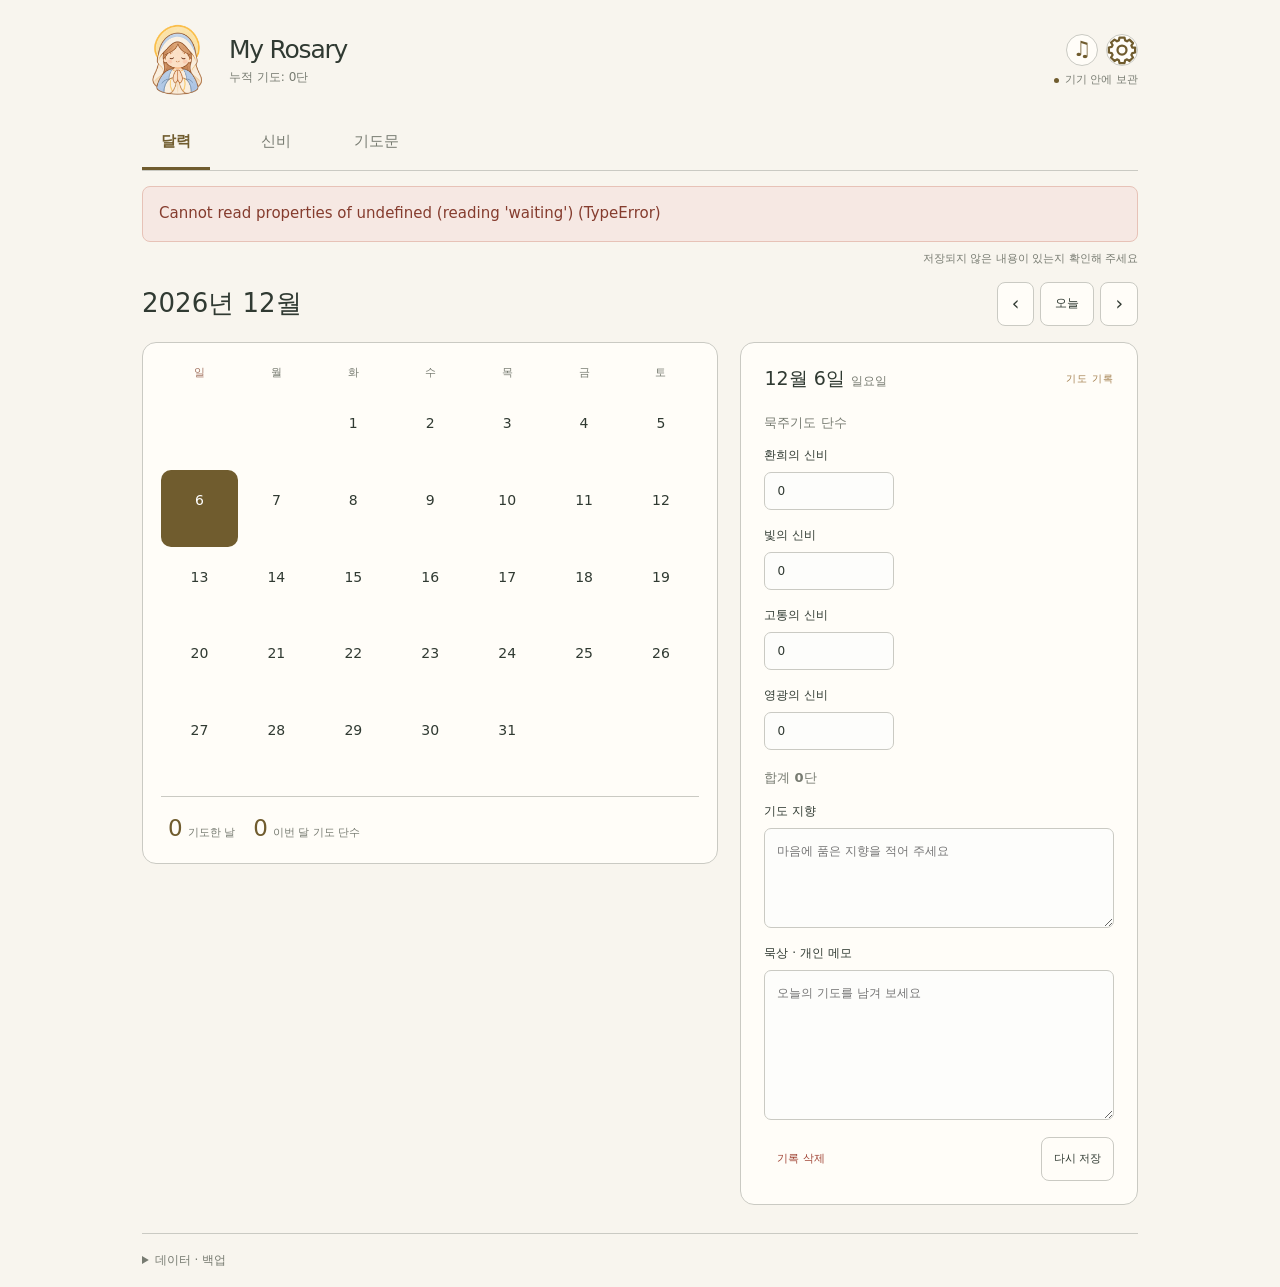
==== index.html @ 10b6ede1 "Add files via upload" ====
<!doctype html>
<html lang="ko">
<head>
<meta charset="utf-8"><meta name="viewport" content="width=device-width, initial-scale=1, viewport-fit=cover">
<meta name="description" content="성화와 말씀, 기도문을 담는 나만의 묵주기도 기록장"><title>My Rosary</title>
<link rel="manifest" href="./manifest.webmanifest"><link rel="icon" href="./icons/icon-192.png"><link rel="apple-touch-icon" href="./icons/icon-192.png"><link rel="stylesheet" href="./styles.css">
</head>
<body>
<div class="shell">
<header class="masthead"><a class="brand" href="./" aria-label="My Rosary 첫 화면"><span class="cross" aria-hidden="true">✝︎</span><div class="brand-copy"><h1>My Rosary</h1><span id="lifetimePrayerTotal" class="lifetime-prayer-total" aria-live="polite">누적 기도: 0단</span></div></a><div class="header-controls"><div class="header-buttons"><button id="openMusic" class="music-trigger" type="button" aria-label="기도 음악 열기" title="기도 음악">♫</button><button id="openSettings" class="help-trigger settings-trigger" type="button" aria-label="설정 열기" title="설정"><svg viewBox="0 0 24 24" width="30" height="30" fill="none" stroke="currentColor" stroke-width="1.8" stroke-linecap="round" stroke-linejoin="round" aria-hidden="true"><path d="M10 2h4l.5 2.3 1.5.7 2-1.3 2.8 2.8-1.3 2 0.7 1.5L22.5 10v4l-2.3.5-.7 1.5 1.3 2-2.8 2.8-2-1.3-1.5.7L14 22.5h-4l-.5-2.3-1.5-.7-2 1.3-2.8-2.8 1.3-2-.7-1.5L1.5 14v-4l2.3-.5.7-1.5-1.3-2L6 3.7l2 1.3 1.5-.7L10 2Z"/><circle cx="12" cy="12" r="3.6"/></svg></button></div><span id="connection" class="connection">기기 안에 보관</span></div></header>
<nav class="tabs" aria-label="주 메뉴"><button data-tab="calendar" aria-current="page">달력</button><button data-tab="mysteries">신비</button><button data-tab="prayers">기도문</button></nav>
<div id="error" class="notice error" role="alert" hidden></div>
<div id="update" class="notice" hidden>새 버전이 준비되었습니다. <button id="applyUpdate">업데이트 적용</button></div>
<div id="status" class="status" role="status" aria-live="polite">저장소를 여는 중…</div>
<main id="main" aria-busy="true"></main>
<section id="appearancePage" class="appearance-page" aria-labelledby="appearanceTitle" hidden><div class="section-heading"><div><h2 id="appearanceTitle">설정</h2></div></div><div class="panel appearance-panel">
<div class="appearance-fields"><h3 class="settings-section-title">꾸미기</h3>
<label class="field">앱 이름<input id="appearanceName" type="text" maxlength="35" placeholder="My Rosary"></label>
<div class="field"><strong>로고</strong><div class="logo-options"><button type="button" id="chooseLogo">내 이미지 선택</button><button type="button" id="defaultLogo">기본 로고</button></div><input id="logoUpload" type="file" accept="image/png,image/jpeg,image/webp" hidden><p class="muted">이미지를 선택하면 정사각형으로 위치와 크기를 조절할 수 있습니다.</p></div>
<div class="field"><strong>로고 모양</strong><div class="logo-shape-options" role="group" aria-label="로고 모양 선택"><button type="button" id="logoShapeSquare" aria-pressed="true">네모</button><button type="button" id="logoShapeCircle" aria-pressed="false">원형</button></div><p class="muted">원본 이미지는 그대로 두고 화면에 보이는 모양만 변경합니다.</p></div>
<div id="logoCropPanel" hidden><div class="actions crop-mode-actions"><button type="button" id="toggleCropMove" aria-pressed="false">위치 조절 시작</button><span class="muted" id="cropMoveHint">스크롤하려면 화면을 위아래로 밀어주세요.</span></div><div class="crop-viewport"><canvas id="logoCropCanvas" width="300" height="300" aria-label="로고 자르기 미리보기"></canvas></div><label class="field">확대·축소 <input id="logoZoom" type="range" min="1" max="3" value="1" step="0.01"></label><p class="muted">위치 조절을 켠 상태에서만 이미지를 움직일 수 있습니다.</p><div class="actions"><button type="button" id="saveCroppedLogo" class="primary">로고 저장</button><button type="button" id="cancelCrop">취소</button></div></div>
<div class="field"><strong>배경색</strong><div id="appearanceColors" class="appearance-colors"></div><label class="custom-color">직접 색상 선택 <input type="color" id="appearanceColorPicker" value="#f8f5ee"></label></div>
<label class="field">글씨체<select id="appearanceFont"><option value="default">기본 글씨체</option><option value="sans">고딕체</option><option value="serif">명조체</option><option value="round">둥근 글씨체</option><option value="nanumGothic">나눔고딕</option><option value="nanumMyeongjo">나눔명조</option><option value="batang">바탕체</option><option value="gulim">굴림체</option><option value="mono">고정폭 글씨체</option></select></label>
<hr class="settings-divider"><h3 class="settings-section-title">기능 설정</h3><div class="rosary-auto-record-setting"><label class="rosary-alert-choice"><input id="rosaryAutoRecord" type="checkbox" checked> <strong>가상 묵주 자동 기록</strong></label><p class="muted">5단 마지막 묵주알을 앞으로 넘기면 해당 신비 5단이 달력에 자동으로 기록됩니다.</p></div><div class="rosary-alert-settings" aria-label="가상묵주 알림 설정">
<strong>가상묵주 알림</strong>
<p class="muted">구슬을 옮길 때 짧게 진동하고 영광송(구원송) 알에서는 길게 진동합니다. 효과음은 영광송(구원송) 알에서만 재생됩니다.</p>
<label class="rosary-alert-choice"><input id="rosarySound" type="checkbox"> 효과음 알림</label>
<div id="rosarySoundOptions" hidden><label class="field">효과음 종류<select id="rosarySoundType"><option value="water">물방울 소리</option><option value="bell">맑은 종소리</option></select></label><p class="muted">소리는 기기 음량과 브라우저 설정에 따라 달라질 수 있습니다.</p></div>
</div>
<p id="appearanceMessage" class="muted" role="status"></p><div class="dialog-actions"><button id="resetAppearance" type="button">기본 디자인으로</button></div></div><hr class="settings-divider"><div class="settings-links"><button type="button" id="settingsHelp">도움말 <span aria-hidden="true">›</span></button><button type="button" id="settingsInfo">앱 정보 <span aria-hidden="true">›</span></button><button type="button" id="settingsCredits">저작권 및 라이선스 <span aria-hidden="true">›</span></button></div></div></section>
<footer><details id="dataTools"><summary>데이터 · 백업</summary><div class="tools"><p>사진과 기록은 이 기기에 저장됩니다. 기기를 바꾸기 전에는 백업 파일을 보관해 주세요.</p><div class="actions"><button id="export">백업 내보내기</button><button id="import">백업 복원</button><button id="persist">저장 보호 요청</button><button id="checkUpdate">업데이트 확인</button><button id="install" hidden>앱 설치</button></div><p id="lastBackup" class="muted"></p><p id="storageInfo" class="muted"></p><span class="version">개인 기도서 · 1.0.5 (시작기도 분리)</span></div></details></footer>
</div>
<dialog id="appInfoDialog" class="help-dialog" aria-labelledby="appInfoTitle"><div class="help-head"><h2 id="appInfoTitle">앱 정보</h2><button type="button" id="closeAppInfo" class="quiet">닫기</button></div><div class="help-body"><p><strong>My Rosary</strong></p><p>묵주기도 기록과 말씀·성화 묵상을 위한 개인 기도서입니다.</p><p>기도 기록과 개인 설정은 현재 기기에 보관되며, 다른 기기와 자동 동기화되지 않습니다.</p><p>앱 버전: 1.0.5</p></div></dialog>
<dialog id="rosaryCompleteDialog" aria-labelledby="rosaryCompleteTitle"><h2 id="rosaryCompleteTitle">신비 5단을 완료하셨습니다.</h2><div class="rosary-complete-actions"><button type="button" data-complete-choice="calendar">닫기</button><button type="button" data-complete-choice="select">신비 선택</button><button type="button" data-complete-choice="next" class="primary">다음 신비</button></div></dialog>
<dialog id="musicDialog" class="music-dialog" aria-labelledby="musicTitle">
 <div class="help-head"><h2 id="musicTitle">기도 음악</h2><button type="button" id="closeMusic" class="quiet">닫기</button></div>
 <div class="music-body">
  <p class="muted">내 기기의 음악을 등록해 기도하면서 들을 수 있습니다. 음악은 이 기기에만 보관되며 기도 기록 백업에는 포함되지 않습니다.</p>
  <div class="music-now"><strong id="musicNow">재생할 음악을 선택해 주세요</strong><div class="music-progress"><span id="musicCurrent">0:00</span><input id="musicSeek" type="range" min="0" max="100" value="0" aria-label="재생 위치"><span id="musicDuration">0:00</span></div>
  <div class="music-controls"><button id="musicPrev" type="button" aria-label="이전 곡">◀◀</button><button id="musicPlay" type="button" aria-label="재생">▶</button><button id="musicNext" type="button" aria-label="다음 곡">▶▶</button></div>
  <div class="music-options"><label>반복 <select id="musicRepeat"><option value="all">전체 반복</option><option value="one">한 곡 반복</option><option value="none">반복 없음</option></select></label><label><input type="checkbox" id="musicShuffle"> 셔플</label><label>음량 <input type="range" id="musicVolume" min="0" max="100" value="80"></label></div></div>
  <div class="music-list-head"><label>플레이리스트 <select id="musicLists"></select></label><button type="button" id="musicNewList">새 목록</button><button type="button" id="musicRenameList">이름 변경</button><button type="button" id="musicDeleteList">목록 삭제</button></div>
  <div class="music-list-head"><button type="button" id="musicAdd">음악 파일 추가</button><span class="muted">MP3 · M4A · OGG 등 브라우저 지원 형식</span></div>
  <div id="musicTracks" class="music-tracks"></div><p id="musicMessage" class="muted" role="status"></p>
 </div>
</dialog>
<input id="musicFiles" type="file" accept="audio/*,.mp3,.m4a,.ogg,.wav" multiple hidden>
<audio id="musicAudio" preload="metadata"></audio>
<dialog id="creditsDialog" class="help-dialog" aria-labelledby="creditsTitle">
 <div class="help-head"><h2 id="creditsTitle">음악 저작권 및 출처</h2><button type="button" id="closeCredits" class="quiet">닫기</button></div>
 <div class="help-body credits-body"><p><strong>Ave Maria – Bach/Gounod</strong></p>
 <p>작곡: 요한 제바스티안 바흐 / 샤를 구노</p>
 <p>연주: John Michel (첼로)</p>
 <p>출처: <a href="https://commons.wikimedia.org/wiki/File:JOHN_MICHEL_CELLO-BACH_AVE_MARIA.ogg" target="_blank" rel="noopener noreferrer">https://commons.wikimedia.org/wiki/File:JOHN_MICHEL_CELLO-BACH_AVE_MARIA.ogg</a></p>
 <p>라이선스: CC BY-SA 3.0</p>
 <p>라이선스 전문: <a href="https://creativecommons.org/licenses/by-sa/3.0/" target="_blank" rel="noopener noreferrer">https://creativecommons.org/licenses/by-sa/3.0/</a></p>
 <p>변경 사항: 없음</p></div>
</dialog>
<dialog id="helpDialog" class="help-dialog" aria-labelledby="helpTitle">
  <div class="help-head"><h2 id="helpTitle">My Rosary 사용설명서</h2><button type="button" id="closeHelp" class="quiet" aria-label="사용법 안내 닫기">닫기</button></div>
  <div class="help-body">
<p class="help-intro">묵주기도 기록부터 말씀·성화 묵상, 음악과 개인 설정까지 필요한 기능을 안내합니다. 회원가입 없이 사용할 수 있으며 기록은 현재 기기에 보관됩니다.</p>
<section class="help-section"><h3>01. 달력 — 기도 기록하기</h3><p>기도한 날짜를 선택하고 환희·빛·고통·영광의 신비별로 바친 단수를 입력해 저장합니다. 기도 지향과 개인 메모도 남길 수 있습니다. 날짜별 기록을 수정하거나 삭제할 수 있으며, 달력 아래에서 이번 달 기도한 날과 총 기도 단수를 확인할 수 있습니다.</p></section>
<section class="help-section"><h3>02. 신비 — 20단 묵상하기</h3><p>네 가지 신비는 각각 5단씩, 총 20단으로 구성됩니다. 신비를 선택하면 공통 시작기도부터 볼 수 있으며, 시작기도·1~5단을 각각 선택할 수 있습니다. 모든 신비의 시작기도는 같은 성화·말씀·기도문을 사용하고, 1~5단의 자료와 별도로 저장됩니다. 화면의 이전·다음 버튼이나 성화를 좌우로 밀어 다른 단으로 이동할 수 있습니다. 말씀과 묵상 내용은 직접 추가·수정·삭제할 수 있으며, 항목을 길게 눌러 순서를 변경할 수 있습니다.</p></section>
<section class="help-section"><h3>03. 가상 묵주 — 터치와 슬라이드</h3><p>묵주를 좌우로 밀어 구슬을 이동합니다. 일반 구슬에서는 짧은 진동이 한 번, 영광송(구원송) 구슬에서는 조금 더 길고 강한 진동이 한 번 울립니다. 시작기도 페이지에는 성호경·사도신경으로 시작하는 묵주가 있으며, 마지막 영광송(구원송) 알을 앞으로 넘기면 현재 선택한 신비의 1단으로 이동합니다. 1단에는 일반 묵주만 표시되고, 5단 마지막에는 (성모찬송)성호경 십자가가 있습니다. 첫 구슬에서 오른쪽으로 밀면 이전 단으로, 마지막 구슬에서 왼쪽으로 밀면 다음 단으로 넘어갑니다. 1단에서 이전으로 이동하면 같은 신비의 시작기도로 돌아갑니다. 5단 마지막 십자가를 앞으로 넘기면 완료 선택창이 열립니다. ‘닫기’는 달력으로, ‘신비 선택’은 현재 신비의 첫 화면으로, ‘다음 신비’는 다음 신비 1단으로 이동합니다. 자동 기록을 켜 두었다면 이때 해당 신비 5단이 달력에 추가됩니다. 성화 자체를 좌우로 넘기는 동작은 자동 기록을 실행하지 않습니다. 5단을 마친 뒤 '다음 신비'를 누르면 시작기도를 건너뛰고 다음 신비 1단으로 바로 이동하며, 영광의 신비 다음에는 환희의 신비 1단으로 돌아갑니다. 진동은 지원 기기에서 기본 작동하며, 알림 효과음은 설정의 ‘기능 설정’에서 켜고 끄거나 물방울·종소리 중 선택할 수 있습니다.</p></section>
<section class="help-section"><h3>04. 성화 — 확대와 슬라이드</h3><p>성화를 터치하면 전체 화면으로 크게 볼 수 있습니다. 성화 위에서 좌우로 밀면 다음 또는 이전 단의 성화로 이동합니다. 각 신비의 시작기도와 1~5단을 탐색할 수 있습니다. 시작기도에서 1단으로, 5단에서 다음 신비 1단으로 이동할 때는 기존 기도 순서를 유지합니다. 두 손가락으로 확대·축소하고 확대된 성화를 움직일 수 있습니다. 두 번 빠르게 터치하면 확대할 수 있으며, 한 번 터치하면 상단 제목과 닫기 버튼이 숨겨지거나 다시 나타납니다. 확대 화면을 닫으면 마지막으로 보고 있던 신비와 단으로 돌아갑니다. 음악을 재생 중이었다면 성화 감상 중에도 계속 들을 수 있습니다.</p></section>
<section class="help-section"><h3>05. 기도음악 — 음악 재생과 폴더 관리</h3><p>화면 오른쪽 위 음표 버튼을 누르면 음악 재생창이 열립니다. 기본 폴더인 ‘기도음악’에는 앱에서 제공하는 Ave Maria – Bach/Gounod가 표시됩니다. 이 폴더에도 사용자가 음악을 직접 추가할 수 있습니다. 새로운 폴더를 만들면 기본 제공 음악이 자동으로 포함되지 않으며, 각 폴더에 추가한 음악만 표시됩니다. 기본 폴더는 이름 변경과 삭제가 제한됩니다. 재생·일시정지, 이전·다음 곡, 음량과 재생 위치 조절, 반복 및 무작위 재생 기능을 제공합니다. 직접 추가한 음악은 현재 기기에 저장되며 기도 기록 백업에는 포함되지 않습니다.</p></section>
<section class="help-section"><h3>06. 기도문 — 나만의 기도서</h3><p>기도문을 직접 추가·수정·삭제할 수 있고, 필요에 따라 접거나 펼쳐 볼 수 있습니다. 신비별 기도문을 추가할 때는 20단 전체 또는 특정 단에 적용할 수 있습니다. 항목을 길게 눌러 표시 순서를 변경할 수 있습니다.</p></section>
<section class="help-section"><h3>07. 설정 — 꾸미기와 기능 설정</h3><p>화면 오른쪽 위 톱니바퀴 버튼을 눌러 설정으로 이동합니다. ‘꾸미기’에서 앱 상단에 표시되는 이름과 로고, 배경색, 글꼴을 변경할 수 있습니다. ‘기능 설정’에서는 가상 묵주 자동 기록과 효과음을 관리할 수 있습니다. 자동 기록은 기본적으로 켜져 있으며 꺼도 완료 선택창은 표시됩니다. 설정 아래쪽에서 도움말, 앱 정보, 저작권 및 라이선스를 확인할 수 있습니다. 로고는 기본 이미지 또는 사용자가 선택한 이미지로 설정할 수 있으며, 네모·원형 중 표시 모양을 선택할 수 있습니다. 이미지 위치와 크기도 조절할 수 있습니다. 배경색에 따라 주요 선택 표시와 강조색이 조정됩니다. 기기나 브라우저에 따라 일부 시스템 표시색은 다르게 보일 수 있습니다.</p></section>
<section class="help-section"><h3>08. 화면 꺼짐 방지</h3><p>신비·기도문 화면과 성화 확대 화면에서는 지원되는 환경에서 화면이 켜진 상태를 유지하도록 요청합니다. 기기의 절전 설정이나 브라우저 제한에 따라 작동하지 않을 수 있습니다.</p></section>
<section class="help-section"><h3>09. 데이터 저장과 백업</h3><p>기도 기록, 성화, 기도문과 개인 설정은 현재 기기에 저장되며 다른 기기와 자동으로 동기화되지 않습니다. 기기를 변경하거나 앱을 삭제하기 전에는 ‘데이터 · 백업’에서 백업 파일을 내보내 안전하게 보관하세요. 브라우저의 사이트 데이터 삭제나 앱 저장공간 초기화는 기록을 지울 수 있습니다. 음악 파일은 기도 기록과 별도로 저장되므로 직접 추가한 음원도 따로 보관해야 합니다.</p></section>
<section class="help-section"><h3>10. 설치와 오프라인 사용</h3><p>브라우저에서 바로 사용하거나 홈 화면에 추가해 앱처럼 사용할 수 있습니다. 필요한 앱 파일이 저장된 뒤에는 주요 기능을 오프라인에서도 이용할 수 있습니다. 업데이트 후에도 이전 화면이 보인다면 앱을 완전히 종료한 뒤 다시 실행해 보세요. 브라우저와 설치된 앱은 업데이트 반영 시점이 다를 수 있습니다.</p></section>
<section class="help-section"><h3>11. 저작권 및 음원 출처</h3><p>설정의 ‘저작권 및 라이선스’를 누르면 기본 제공 음악의 작곡자, 연주자, 출처, 라이선스 및 변경 사항을 확인할 수 있습니다.</p></section>
<p class="help-ending">이 앱은 기도 횟수를 경쟁하기보다 기도를 기록하고, 말씀과 성화를 묵상하며, 자신만의 기도 생활을 이어 가도록 돕는 개인 기도서입니다.</p>
</div>
</dialog>
<dialog id="editor"><form id="editorForm"><div class="dialog-head"><h2 id="editorTitle"></h2><button type="button" id="closeEditor" class="quiet" aria-label="닫기">닫기</button></div><div id="editorBody"></div><div class="dialog-actions"><button type="button" id="cancelEditor">취소</button><button type="submit" class="primary" id="saveEditor">저장</button></div></form></dialog>
<dialog id="lightbox"><button id="closeLightbox" class="lightbox-close" aria-label="성화 닫기" title="닫기">×</button><div id="lightboxPosition" class="lightbox-position" aria-live="polite"></div><img alt="확대된 성화" id="largeArt"><div id="lightboxEmpty" class="lightbox-empty" hidden>등록된 성화가 없습니다</div><div id="artRosaries" class="art-rosaries" aria-label="성화 화면 가상 묵주"></div></dialog>
<input type="file" id="imageInput" accept="image/jpeg,image/png,image/webp" hidden><input type="file" id="backupInput" accept=".json,application/json" hidden>
<noscript>이 앱을 사용하려면 JavaScript를 켜 주세요.</noscript>
<script>
// Show startup script errors instead of leaving the app at '저장소를 여는 중…'.
(function(){
 let loaded=false;
 window.addEventListener('rosary-app-ready',()=>{loaded=true;});
 function show(message){
  if(loaded)return;
  const box=document.getElementById('error');
  if(box){box.textContent='앱 시작 오류: '+message+' · 사이트 데이터를 삭제하지 마세요.';box.hidden=false;}
 }
 window.addEventListener('error',e=>{if(e.filename||e.message)show(e.message||'스크립트 불러오기 실패');});
 window.addEventListener('unhandledrejection',e=>show(e.reason?.message||'스크립트 실행 실패'));
 setTimeout(()=>{if(!loaded&&document.getElementById('status')?.textContent==='저장소를 여는 중…')show('앱 실행이 지연되고 있습니다. 업데이트 확인 후 다시 시도해 주세요.');},12000);
})();
</script>
<script type="module" src="./settings.js"></script>
<script type="module" src="./app.js"></script>
<script type="module" src="./music.js"></script>
<script src="./credits.js" defer></script>
</body></html>
---- styles.css ----
:root{color-scheme:light;--paper:#f8f5ee;--card:#fffdf8;--ink:#303a32;--green:#715440;--accent-ink:#ffffff;--light:#e8ece4;--line:#deddd2;--muted:#777b71;--gold:#a27e4c;--red:#a04435;font-family:system-ui,-apple-system,'Noto Sans KR',sans-serif;font-size:15px}*{box-sizing:border-box}body{margin:0;background:var(--paper);color:var(--ink)}button,input,textarea,select{font:inherit}button,a,input,textarea,select{-webkit-tap-highlight-color:transparent}button{cursor:pointer;border:1px solid var(--line);border-radius:8px;background:var(--card);color:var(--ink);padding:10px 15px;min-height:44px;line-height:1.4}button:hover{background:var(--light)}button:disabled{opacity:.45;cursor:wait}button:focus-visible,a:focus-visible,summary:focus-visible,[tabindex]:focus-visible{outline:2px solid var(--gold);outline-offset:3px}button.primary{background:var(--green);color:var(--accent-ink);border-color:var(--green)}button.quiet{border-color:transparent;background:transparent}button.danger{color:var(--red)}[hidden]{display:none!important}.shell{max-width:1060px;margin:auto;padding:0 42px}.masthead{display:flex;align-items:center;justify-content:space-between;padding:35px 0 26px;gap:15px}.brand{display:flex;align-items:center;gap:15px;text-decoration:none;color:inherit}.cross{font-size:34px;color:var(--gold);font-family:Georgia,serif}.eyebrow{display:block;letter-spacing:.13em;font-size:10px;color:var(--muted);margin-bottom:5px}h1,h2,h3,.serif{font-family:'Noto Serif KR','Batang',serif}h1{font-size:25px;font-weight:500;margin:0;letter-spacing:-.05em}h2{font-size:26px;font-weight:500;margin:0}h3{font-size:20px;font-weight:500;margin:0}.connection{font-size:11px;color:var(--muted);white-space:nowrap}.connection:before{content:' ';display:inline-block;width:5px;height:5px;background:var(--green);border-radius:50%;margin-right:6px}.tabs{display:flex;border-bottom:1px solid var(--line);gap:32px}.tabs button{min-width:68px;border:0;border-radius:0;background:none;padding:15px 10px;color:var(--muted);border-bottom:3px solid transparent}.tabs button[aria-current]{border-bottom-color:var(--green);color:var(--green);font-weight:700}.status{min-height:34px;font-size:11px;color:var(--muted);padding:9px 0 5px;text-align:right}.notice{padding:14px 16px;background:var(--light);border-radius:8px;margin-top:15px;line-height:1.7;overflow-wrap:anywhere}.error{background:#f6e8e3;color:#853c2e;border:1px solid #e7c2b7}.section-heading{display:flex;justify-content:space-between;align-items:center;margin:10px 0 24px;gap:12px}.kicker{font-size:10px;letter-spacing:.18em;color:var(--gold);margin:0 0 10px}.muted{color:var(--muted);font-size:13px;line-height:1.75}.month-nav{display:flex;gap:6px}.month-nav button{font-size:19px;padding:6px 14px}.calendar-layout{display:grid;grid-template-columns:1.45fr 1fr;gap:22px;align-items:start}.panel{background:var(--card);border:1px solid var(--line);border-radius:14px;padding:23px}.calendar-panel{padding:22px 18px}.weekdays,.calendar-grid{display:grid;grid-template-columns:repeat(7,minmax(0,1fr));text-align:center}.weekdays{font-size:11px;color:var(--muted);padding-bottom:14px}.weekday-sun{color:#a37462}.date{position:relative;aspect-ratio:1/1;min-height:48px;padding:6px 2px;border:0;border-radius:10px;background:transparent;display:flex;flex-direction:column;align-items:center;justify-content:center;gap:5px;font-size:14px}.date .mark{font-size:9px;color:var(--gold);height:12px;line-height:12px}.date.selected{background:var(--green);color:white}.date.selected .mark{color:#ecd5a7}.date.today:not(.selected){box-shadow:inset 0 0 0 1px var(--gold)}.calendar-foot{display:flex;gap:18px;border-top:1px solid var(--line);margin-top:18px;padding:18px 7px 0;font-size:11px;color:var(--muted)}.calendar-foot strong{font-size:23px;color:var(--green);font-weight:500;margin-right:5px}.record-head{display:flex;align-items:center;justify-content:space-between;margin-bottom:20px}.record-head h3{font-size:19px}.tag{font-size:10px;letter-spacing:.1em;color:var(--gold)}label.field{display:block;margin-bottom:17px;font-size:12px;color:#5f685d}input:not([type=radio]),textarea,select{width:100%;border:1px solid var(--line);background:#fffefb;border-radius:7px;padding:11px 12px;color:var(--ink);outline:none}input:focus,textarea:focus,select:focus{border-color:var(--gold);box-shadow:0 0 0 2px #a27e4c17}label.field input,label.field textarea,label.field select{display:block;margin-top:8px}textarea{resize:vertical;min-height:100px;line-height:1.85}input[type=number]{max-width:130px}label.field textarea.memo{min-height:150px}.record-actions{display:flex;justify-content:space-between;gap:8px}.record-actions button{font-size:11px;padding:8px 12px}.mystery-tabs{display:grid;grid-template-columns:repeat(4,1fr);gap:8px;margin:6px 0 22px}.mystery-tabs button{font-size:13px;padding:11px 6px}.mystery-tabs button.active{background:var(--green);color:var(--accent-ink);border-color:var(--green)}.decade-nav{display:flex;align-items:center;justify-content:space-between;padding:0 0 19px;border-bottom:1px solid var(--line)}.decade-numbers{display:flex;gap:4px}.decade-numbers button{width:38px;min-height:38px;padding:4px;border:0;background:transparent}.decade-numbers button.active{background:var(--light);border-radius:50%;color:var(--green)}.decade-nav>button{font-size:12px;min-width:64px}.mystery-top{display:flex;gap:24px;justify-content:space-between;align-items:flex-start;padding:25px 0 22px}.mystery-title{padding-top:8px;flex:1;min-width:0}.mystery-title h2{font-size:28px;line-height:1.65;word-break:keep-all;letter-spacing:-.04em}.mystery-title .kicker{font-size:12px;letter-spacing:.06em}.rosaries{width:212px;flex:0 0 212px;display:flex;gap:8px;justify-content:flex-end}.rosary{width:102px;height:160px;flex:0 0 102px;padding:10px 7px;border:1px solid var(--line);border-radius:10px;background:var(--card);touch-action:none;user-select:none;-webkit-user-select:none;display:flex;flex-direction:column;align-items:stretch;overflow:hidden}.rosary-caption{font-size:10px;color:var(--muted);height:17px}.beads{height:60px;display:grid;grid-template-columns:repeat(6,1fr);align-content:center;justify-items:center;gap:13px 2px}.bead{display:block;width:7px;height:7px;border:1px solid #aeb7aa;border-radius:50%;align-self:center}.bead.big{width:11px;height:11px}.bead.cross-bead{width:11px;height:15px;border:0;border-radius:0;background:none;font-size:15px;line-height:15px;color:var(--muted)}.bead.done{background:var(--line)}.bead.current{background:var(--green);border-color:var(--green);box-shadow:0 0 0 3px var(--light)}.bead.cross-bead.current{color:var(--green);background:transparent}.prayer-name{height:38px;font-size:12px;line-height:18px;display:flex;align-items:center;justify-content:center;word-break:keep-all}.bead-count{height:14px;font-size:9px;color:var(--muted)}.book-layout{display:grid;grid-template-columns:.9fr 1.1fr;gap:25px;align-items:start}.art-card{margin:0;border:1px solid var(--line);border-radius:12px;background:var(--card);overflow:hidden}.art-display{width:100%;min-height:280px;border:0;border-radius:0;padding:0;background:transparent;display:flex;align-items:center;justify-content:center}.art-display img{display:block;width:100%;max-height:560px;object-fit:contain}.art-placeholder{padding:45px 20px;color:var(--muted);font-size:13px;line-height:2}.art-placeholder .art-cross{font-size:34px;color:#bca782;display:block;margin-bottom:14px}.art-actions{display:flex;justify-content:flex-end;gap:5px;border-top:1px solid var(--line);padding:8px}.art-actions button{font-size:11px;padding:7px 12px}.reading-column{min-width:0}.scripture{padding:22px 24px;background:var(--scripture-bg);border-left:2px solid var(--green);border-radius:0 8px 8px 0;margin-bottom:22px}.scripture .prose{font-family:'Noto Serif KR','Batang',serif;font-size:16px;line-height:2}.scripture .actions{justify-content:flex-end;margin-top:12px}.scripture button{font-size:11px;padding:4px 10px;background:transparent}.add-scripture{width:100%;margin-bottom:20px;background:transparent;border-style:dashed;color:var(--muted)}.prose{white-space:pre-wrap;overflow-wrap:anywhere;line-height:1.95;font-size:15px}.assigned-prayer{padding:21px 0;border-bottom:1px solid var(--line);position:relative;user-select:none;-webkit-user-select:none;-webkit-touch-callout:none}.assigned-prayer h3{margin-bottom:12px;font-size:18px}.assigned-prayer.dragging{background:var(--light);border:2px solid var(--gold);border-radius:9px;padding:19px 12px;box-shadow:0 6px 18px #303a3215}.assigned-prayer .prose{font-size:14px}.manage-button{width:100%;margin-top:22px;color:var(--green)}.manage-panel{background:var(--light);border-radius:10px;padding:18px;margin-top:12px}.manage-panel .actions{margin-top:15px}.manage-panel select{background:var(--card)}.scope{display:flex;flex-wrap:wrap;gap:12px;margin:14px 0;font-size:12px}.scope label{display:flex;align-items:center;gap:4px;min-height:32px}.manage-row{display:flex;align-items:center;justify-content:space-between;gap:8px;font-size:12px;margin-top:10px;border-top:1px solid var(--line);padding-top:10px}.manage-row span{overflow-wrap:anywhere;flex:1}.manage-row button{font-size:11px;min-height:40px;padding:5px 8px}.manage-row .actions{margin:0;gap:3px}.actions{display:flex;gap:8px;flex-wrap:wrap}.prayer-library{display:grid;grid-template-columns:repeat(2,minmax(0,1fr));gap:20px}.prayer-card h3{margin-bottom:16px}.prayer-card .actions{margin-top:20px;justify-content:flex-end}.prayer-card button{font-size:12px}.empty-state{text-align:center;border:1px dashed var(--line);border-radius:12px;padding:65px 20px;color:var(--muted);grid-column:1/-1}.empty-state h3{color:var(--green);margin:14px 0}.empty-state p{font-size:13px;line-height:1.8}.empty-icon{font-size:30px;color:var(--gold)}footer{margin-top:48px;border-top:1px solid var(--line)}summary{cursor:pointer;padding:18px 0;font-size:12px;color:var(--muted);min-height:48px}.tools{padding:0 0 18px}.tools p{font-size:12px}.tools button{font-size:12px}.version{font-size:10px;color:var(--muted)}.footer-line{text-align:center;font-family:serif;color:#999a8b;font-size:12px;letter-spacing:.1em;padding:25px 0 30px}dialog{border:1px solid var(--line);border-radius:15px;background:var(--paper);color:var(--ink);padding:25px;max-width:560px;width:calc(100% - 30px);max-height:90dvh}dialog::backdrop{background:#18251dc0;backdrop-filter:blur(3px)}.dialog-head{display:flex;align-items:center;justify-content:space-between;gap:10px;margin-bottom:20px}.dialog-head h2{font-size:22px}.dialog-actions{display:flex;justify-content:flex-end;gap:8px;margin-top:22px}#editor textarea{min-height:220px}#lightbox{background:#171d18;border:0;width:100vw;height:100dvh;max-width:100vw;max-height:100dvh;padding:60px 12px 15px;border-radius:0}#lightbox img{width:100%;height:100%;object-fit:contain}.lightbox-close{position:absolute;top:12px;right:16px;background:#fffdf8}.drag-hint{font-size:11px;color:var(--muted);margin-top:10px}.diagnostic-link{font-size:11px;color:var(--muted)}@media(min-width:1200px){.shell{padding:0 32px}.masthead{padding-top:45px}}@media(max-width:700px){.shell{padding:0 19px}.masthead{padding:25px 0 20px}.connection{font-size:9px}h1{font-size:22px}.brand{gap:10px}.cross{font-size:28px}.tabs{gap:20px}.calendar-layout,.book-layout{grid-template-columns:1fr}.prayer-library{grid-template-columns:1fr}.section-heading{margin:6px 0 18px}h2{font-size:23px}.date{min-height:44px}.panel{padding:20px}.calendar-panel{padding:18px 12px}.mystery-top{gap:15px;flex-wrap:wrap;padding-top:20px}.mystery-title{flex-basis:100%}.mystery-title h2{font-size:25px}.rosaries{margin-left:auto}.book-layout{gap:20px}.art-display{min-height:240px}.art-display img{max-height:470px}.mystery-tabs{gap:4px}.mystery-tabs button{font-size:11px;padding:10px 2px}.mystery-top .kicker{margin-bottom:4px}.decade-numbers{gap:0}.decade-numbers button{width:32px}.decade-nav>button{min-width:53px;padding:8px}.scripture{padding:20px}.record-actions button{font-size:12px}footer{margin-top:32px}}@media(prefers-reduced-motion:no-preference){button{transition:background .15s,color .15s}dialog[open]{animation:appear .15s ease-out}@keyframes appear{from{opacity:0;transform:translateY(8px)}to{opacity:1;transform:none}}}
/* Draw a neutral cross in CSS so Android does not substitute a purple emoji. */
.cross,.art-cross,.empty-icon{display:inline-block!important;font-size:0!important;width:22px;height:30px;flex-shrink:0;background:var(--gold);clip-path:polygon(40% 0,60% 0,60% 28%,100% 28%,100% 44%,60% 44%,60% 100%,40% 100%,40% 44%,0 44%,0 28%,40% 28%)}.art-cross{display:block!important;margin:0 auto 20px!important}.bead.cross-bead{font-size:0!important;clip-path:polygon(40% 0,60% 0,60% 28%,100% 28%,100% 44%,60% 44%,60% 100%,40% 100%,40% 44%,0 44%,0 28%,40% 28%);background:#aeb7aa!important}.bead.cross-bead.current{background:var(--green)!important}

/* 1.0.4: scripture remains above the two reorderable sections. */
.book-layout-custom{display:block}.scripture-top{margin-bottom:16px}.scripture-top .manage-button{margin-top:0}.scripture-top #scriptureContents{margin-top:12px}.scripture-top #scriptureContents[hidden]{display:none}.section-reorder{display:flex;justify-content:space-between;align-items:center;gap:10px;margin:16px 0;font-size:12px;color:var(--muted)}.book-sections{display:flex;flex-direction:column;gap:20px}.book-sections.prayers-first .reading-column{order:-1}.book-sections .art-card{width:100%}.book-sections .art-display img{max-height:560px}.scripture h3{margin-bottom:12px}.mystery-count{max-width:130px}

/* Virtual rosaries sit between the artwork and prayers, aligned right. */
.book-sections .rosaries-between{width:100%;flex:0 0 auto;justify-content:flex-end;margin:0 0 4px;gap:10px}.book-sections .rosaries-between .rosary{width:102px;flex:0 0 102px}

/* Collapsible prayer titles; long press to reorder in both views. */
.prayer-fold>summary.prayer-fold-title{display:flex;align-items:center;justify-content:space-between;gap:12px;cursor:pointer;list-style:none;color:var(--ink);font-size:18px;font-weight:600;padding:4px 0;min-height:44px;touch-action:pan-y;user-select:none;-webkit-user-select:none;-webkit-touch-callout:none}
.prayer-fold>summary::-webkit-details-marker{display:none}
.prayer-fold .fold-chevron{font-size:20px;color:var(--muted);transition:transform .15s}
.prayer-fold[open] .fold-chevron{transform:rotate(180deg)}
.prayer-fold>.prose{padding:12px 0 4px;user-select:text;-webkit-user-select:text}
.prayer-sortable.dragging{background:var(--light);border:2px solid var(--gold);border-radius:9px;box-shadow:0 6px 18px #303a3215;position:relative;z-index:2}
.prayer-card .actions{margin-top:12px}
.prayer-library{display:flex;flex-direction:column;gap:12px}

/* Compact, full-width horizontal virtual rosaries. */
.book-sections .rosaries-between{display:flex;width:100%;justify-content:stretch;align-items:stretch;gap:10px;margin:0 0 4px}
.book-sections .rosaries-between .rosary{flex:1 1 0;width:0;min-width:0;height:96px;padding:7px 10px;align-items:stretch}
.book-sections .rosaries-between .rosary-caption{height:15px;font-size:10px;text-align:center}
.book-sections .rosaries-between .beads{display:flex;flex-wrap:nowrap;justify-content:space-evenly;align-items:center;gap:2px;height:22px;min-height:22px}
.book-sections .rosaries-between .bead{flex:0 0 auto}
.book-sections .rosaries-between .prayer-name{height:24px;font-size:11px;line-height:15px}
.book-sections .rosaries-between .bead-count{height:13px;font-size:9px}
@media(max-width:400px){.book-sections .rosaries-between{gap:7px}.book-sections .rosaries-between .rosary{padding:7px 5px}.book-sections .rosaries-between .bead{width:6px;height:6px}.book-sections .rosaries-between .bead.big{width:9px;height:9px}}

/* Hide numeric bead progress and reclaim vertical space in both rosary cards. */
.book-sections .rosaries-between .rosary{height:76px;padding:6px 10px;justify-content:center}
.book-sections .rosaries-between .rosary-caption{height:15px}
.book-sections .rosaries-between .beads{height:20px;min-height:20px}
.book-sections .rosaries-between .prayer-name{height:22px}
.book-sections .rosaries-between .bead-count{display:none}

/* User appearance preferences; no prayer data schema changes. */
.header-controls{display:flex;align-items:center;gap:9px}.appearance-trigger{font-size:12px;padding:7px 10px;min-height:38px;white-space:nowrap}.appearance-fields{display:grid;gap:16px;overflow-y:auto;max-height:calc(90dvh - 110px)}.appearance-fields .field{display:grid;gap:8px}.logo-options{display:flex;gap:8px;flex-wrap:wrap}.appearance-colors{display:grid;grid-template-columns:repeat(4,minmax(0,1fr));gap:9px}.appearance-swatch{min-height:43px;border:2px solid #8d8d8d;position:relative}.appearance-swatch[aria-pressed=true]{outline:3px solid var(--gold);outline-offset:2px}.appearance-swatch[aria-pressed=true]::after{content:'✓';font-weight:700;color:#111;background:#ffffffcf;border-radius:50%;padding:0 5px}.custom-color{display:flex;align-items:center;gap:15px;font-size:13px}.custom-color input{height:42px;width:75px;padding:2px}.crop-viewport{display:flex;justify-content:center;touch-action:none}.crop-viewport canvas{width:min(300px,100%);aspect-ratio:1;border:2px solid var(--gold);border-radius:8px;touch-action:none;background:#fff}.brand-logo{width:72px;height:72px;object-fit:contain;border-radius:5px;flex-shrink:0}.appearance-fields .muted{font-size:12px;margin:2px 0}.appearance-fields .dialog-actions{flex-wrap:wrap}body{background:var(--paper)}
@media(max-width:700px){.header-controls{gap:5px}.appearance-trigger{font-size:11px;padding:6px 8px}.connection{max-width:85px}}

/* Dedicated fourth tab: appearance page. */
.appearance-page{padding:0 0 18px}.appearance-panel{max-width:760px;margin:0 auto}.appearance-fields{max-height:none;overflow:visible}.appearance-page[hidden],#main[hidden]{display:none!important}.appearance-page .dialog-actions{justify-content:flex-start}

/* Allow vertical page scrolling over the logo preview unless repositioning is enabled. */
.crop-viewport,.crop-viewport canvas{touch-action:pan-y}
.crop-viewport.is-moving,.crop-viewport.is-moving canvas{touch-action:none}
.crop-mode-actions{align-items:center;margin-bottom:12px}
.crop-mode-actions .muted{flex:1}

/* Theme the page surfaces as well as the outer background. */
input:not([type=radio]),textarea,select{background:var(--input-bg,#fffefb)}
.scripture{background:var(--scripture-bg,#eeeede);border-left-color:var(--line)}
.assigned-prayer.dragging,.prayer-sortable.dragging{background:var(--light)}
.manage-row{border-top-color:var(--line)}
label.field{color:var(--ink)}

/* User logo replaces the default cross. Override legacy important rule. */
.brand .cross[style*="display: none"], .brand .cross[hidden]{display:none!important;}

/* Global user-selected font: headings, brand title, prayer text, controls and dialogs. */
:root{--app-font:system-ui,-apple-system,'Noto Sans KR',sans-serif}
html,body,button,input,textarea,select,option,summary,dialog,h1,h2,h3,h4,h5,h6,.serif,.scripture .prose,.footer-line,.cross{font-family:var(--app-font)!important}

/* Multiple scripture entries, styled like prayer-library accordions. */
.scripture-toolbar{display:flex;justify-content:flex-end;margin:10px 0 14px}.scripture-toolbar button{min-height:42px}.scripture-list{display:flex;flex-direction:column;gap:12px}.scripture-entry{background:var(--card);border:1px solid var(--line);border-radius:12px;padding:14px 18px;touch-action:pan-y}.scripture-entry .prayer-fold-title{font-size:16px;font-weight:600}.scripture-entry .actions{justify-content:flex-end;margin-top:12px}.scripture-entry .actions button{font-size:12px}.scripture-entry .prose{padding:8px 0 12px}.scripture-entry.dragging{background:var(--light);border:2px solid var(--gold);z-index:2;position:relative;touch-action:none}

/* Compact spacing after removal of decorative headings and footer slogan. */
.masthead{padding-top:24px;padding-bottom:20px}
.section-heading{margin-top:6px;margin-bottom:16px}
footer{margin-top:28px}
@media(max-width:700px){.masthead{padding-top:18px;padding-bottom:15px}.section-heading{margin-top:4px;margin-bottom:14px}footer{margin-top:24px}}

/* Full-width stacked rosaries on the first decade; same dimensions on every decade. */
.book-sections .rosaries-between{display:flex;flex-direction:column;align-items:stretch;gap:10px;width:100%;}
.book-sections .rosaries-between .rosary{display:flex;flex:0 0 auto;width:100%;min-width:0;height:61px;padding:7px 12px;justify-content:center;gap:3px;}
.book-sections .rosaries-between .rosary-caption{display:none;}
.book-sections .rosaries-between .beads{height:20px;min-height:20px;width:100%;}
.book-sections .rosaries-between .prayer-name{height:20px;min-height:20px;line-height:20px;}
@media(max-width:400px){.book-sections .rosaries-between .rosary{padding:7px 12px;}}

/* Full-screen gallery controls, without changing the original image crop. */
#lightbox{position:fixed;overscroll-behavior:contain;touch-action:pan-y;}
#lightbox .lightbox-position{position:absolute;top:21px;left:12px;right:95px;color:#fff;text-align:center;font-size:13px;pointer-events:none;}
#lightbox{padding-bottom:44px;}
#lightbox .lightbox-hint{position:absolute;bottom:13px;left:0;right:0;text-align:center;color:#c5cdc6;font-size:12px;pointer-events:none;}

/* Gallery: pinch to zoom and drag without obscuring the artwork. */
#lightbox{overflow:hidden;}
#lightbox #largeArt{touch-action:none;transform-origin:center center;will-change:transform;user-select:none;-webkit-user-select:none;-webkit-user-drag:none;}
#lightbox #largeArt.zoomed{cursor:grab;}

/* Missing artwork remains a navigable slide in the 20-decade viewer. */
#lightbox .lightbox-empty{position:absolute;inset:65px 18px 50px;display:flex;align-items:center;justify-content:center;color:#c5cdc6;font-size:14px;text-align:center;pointer-events:none;}
#lightbox .lightbox-empty[hidden],#lightbox #largeArt[hidden]{display:none!important;}

/* Compact header help and accessible scrollable guide */
.header-controls{display:flex;align-items:center;gap:9px}
.help-trigger{width:32px;min-width:32px;height:32px;min-height:32px;padding:0;border-radius:50%;border:1px solid var(--line);background:var(--card);color:var(--green);font-size:16px;font-weight:700;line-height:1}
.help-dialog{width:min(640px,calc(100vw - 28px));max-height:min(88dvh,850px);padding:0;border:1px solid var(--line);border-radius:14px;background:var(--card);color:var(--ink);box-shadow:0 20px 70px #0003;overflow:hidden}
.help-dialog::backdrop{background:#152019a8}
.help-head{display:flex;justify-content:space-between;align-items:center;gap:10px;padding:17px 18px;border-bottom:1px solid var(--line)}
.help-head h2{font-size:18px;line-height:1.4}
.help-head button{min-height:36px;padding:5px 9px;flex-shrink:0}
.help-body{padding:16px 20px 25px;max-height:calc(88dvh - 74px);overflow-y:auto;overscroll-behavior:contain;font-size:14px;line-height:1.8}
.help-body h3{font-size:16px;margin:22px 0 8px;line-height:1.5}
.help-body p{margin:8px 0 12px}
.help-body ol,.help-body ul{padding-left:23px;margin:8px 0 12px}
.help-body li{margin:4px 0}
.help-ending{border-top:1px solid var(--line);padding-top:15px;color:var(--muted)}
@media(max-width:700px){.header-controls{gap:6px}.help-trigger{width:30px;min-width:30px;height:30px;min-height:30px}.help-head{padding:14px}.help-head h2{font-size:16px}.help-body{padding:12px 16px 22px}}

/* Music module: independent of the prayer data store. */
.music-trigger{min-width:32px;width:32px;height:32px;min-height:32px;padding:0;border:1px solid var(--line);border-radius:50%;background:var(--card);color:var(--green);font-size:21px;line-height:1}
.music-trigger.is-playing{outline:2px solid var(--gold);outline-offset:2px}
.music-dialog{width:min(580px,94vw);max-height:88dvh;border:1px solid var(--line);border-radius:14px;padding:0;background:var(--card);color:var(--ink)}
.music-dialog::backdrop{background:#0008}.music-body{padding:14px 18px 20px;overflow-y:auto;max-height:calc(88dvh - 65px);display:grid;gap:13px}
.music-now{border:1px solid var(--line);border-radius:10px;padding:12px;display:grid;gap:12px}
.music-progress{display:flex;align-items:center;gap:8px;font-size:12px}.music-progress input{flex:1;min-width:40px}
.music-controls{display:flex;justify-content:center;gap:12px}.music-controls button{min-width:54px}
.music-options{display:flex;flex-wrap:wrap;gap:10px;align-items:center}.music-options label{display:flex;align-items:center;gap:5px;font-size:13px}
.music-options select{max-width:130px}.music-options input[type=range]{width:85px}
.music-list-head{display:flex;gap:7px;align-items:center;flex-wrap:wrap}.music-list-head label{display:flex;gap:7px;align-items:center;flex-wrap:1}
.music-list-head select{max-width:190px}.music-list-head button{font-size:12px;padding:8px}
.music-tracks{display:grid;gap:7px}.music-track{display:flex;gap:7px;align-items:center;border:1px solid var(--line);padding:7px;border-radius:8px;min-width:0}
.music-track .music-title{flex:1;min-width:0;overflow-wrap:anywhere;text-align:left;background:transparent;border:0;padding:4px}
.music-track button{font-size:12px;padding:7px;min-height:32px}.music-track.is-current{border-color:var(--gold)}

/* Header-only placement: music and help side by side above storage status. */
.masthead .header-controls{display:flex;flex-direction:column;align-items:flex-end;justify-content:center;gap:6px;flex-shrink:0}
.masthead .header-buttons{display:flex;align-items:center;justify-content:flex-end;gap:8px}
.masthead .connection{max-width:none;text-align:right}
@media(max-width:700px){.masthead .header-controls{gap:5px}.masthead .header-buttons{gap:7px}}

/* Artwork viewer: full-bleed art and synchronized floating controls. */
#lightbox{padding:0!important;margin:0!important;width:100vw!important;height:100dvh!important;max-width:100vw!important;max-height:100dvh!important;border:0!important;border-radius:0!important;background:#000000;overflow:hidden;}
#lightbox #largeArt{display:block;width:100%;height:100%;max-width:100%;max-height:100%;object-fit:contain;}
#lightbox .lightbox-position{position:absolute;z-index:3;top:max(14px,env(safe-area-inset-top));left:0;right:0;width:100%;padding:9px 54px;color:white;text-align:center;font-size:14px;line-height:1.5;pointer-events:none;text-shadow:0 1px 5px #000b;}
#lightbox .lightbox-close{position:absolute;z-index:4;top:max(10px,env(safe-area-inset-top));right:max(10px,env(safe-area-inset-right));display:flex;align-items:center;justify-content:center;width:36px;height:36px;min-height:36px;padding:0;border:0;border-radius:50%;background:#0009;color:#fff;font-size:25px;font-weight:300;line-height:1;}
#lightbox .lightbox-close:hover{background:#000b;}
#lightbox.controls-hidden .lightbox-close,#lightbox.controls-hidden .lightbox-position{opacity:0;visibility:hidden;pointer-events:none;}
#lightbox .lightbox-close,#lightbox .lightbox-position{transition:opacity .15s ease,visibility .15s ease;}
#lightbox .lightbox-empty{inset:0 18px;}

/* Help guide typography: prominent headings, lightweight details */
.help-body .help-intro{font-size:14px;line-height:1.8;color:var(--muted);font-weight:400;margin:0 0 18px}
.help-body .help-section{margin:0 0 22px}
.help-body .help-section h3{font-size:19px;font-weight:800;line-height:1.45;letter-spacing:-.035em;margin:0 0 10px;color:var(--ink)}
.help-body .help-section p{font-size:14px;font-weight:400;line-height:1.85;margin:6px 0 10px;color:var(--ink)}
.help-body .help-section p strong{font-weight:700}
.help-body .help-section + .help-section{border-top:1px solid var(--line);padding-top:19px}
@media(max-width:700px){.help-body .help-section h3{font-size:18px}.help-body .help-section p{font-size:13.5px}}

/* Independent vibration and sound preferences in Appearance. */
.rosary-alert-settings{border-top:1px solid var(--line);padding-top:18px;display:grid;gap:10px}
.rosary-alert-settings>strong{font-size:16px}
.rosary-alert-choice{display:flex;align-items:center;gap:10px;font-size:14px;min-height:38px}
.rosary-alert-choice input[type=checkbox]{width:20px;height:20px;flex:0 0 20px;accent-color:var(--green)}
.rosary-alert-settings .field{font-size:13px}

/* Brand title and lifetime prayer count: center the two-line block beside the logo. */
.masthead .brand-copy{display:flex;flex-direction:column;justify-content:center;gap:5px;min-width:0}
.masthead .brand-copy h1{transform:none}
.masthead .lifetime-prayer-total{display:block;font-size:12px;font-weight:400;line-height:1.4;color:var(--muted);letter-spacing:0}


/* User-selectable logo outline; keep the original stored image unchanged. */
.brand.logo-circle .brand-logo{border-radius:50%;}
.logo-shape-options{display:flex;gap:8px;flex-wrap:wrap;}
.logo-shape-options button[aria-pressed="true"]{background:var(--green);color:var(--accent-ink);border-color:var(--green);font-weight:700;}

/* Match the logo positioning preview to the selected display shape. */
.crop-viewport.logo-circle canvas{border-radius:50%;}

/* Swipe hint in the art controls row */
.art-actions{align-items:center;flex-wrap:wrap}.art-swipe-hint{margin-right:auto;font-size:11px;color:var(--muted);line-height:1.5;max-width:55%}.art-display{touch-action:pan-y}

/* Music attribution and credits button. */
.credits-trigger{font-size:12px;font-weight:800;letter-spacing:-.04em}
.credits-body{overflow-wrap:anywhere;line-height:1.7}
.credits-body a{color:var(--green);overflow-wrap:anywhere}

/* Compact vertical rosaries over the enlarged painting. */
#lightbox .art-rosaries{position:absolute;z-index:5;bottom:max(18px,env(safe-area-inset-bottom));right:max(12px,env(safe-area-inset-right));display:flex;align-items:flex-end;gap:9px;pointer-events:none;}
#lightbox .art-rosary-bead{pointer-events:auto;touch-action:none;user-select:none;-webkit-user-select:none;display:flex;flex-direction:column;justify-content:center;align-items:center;gap:4px;width:88px;min-height:106px;padding:8px 5px;border:1px solid #ffffff60;border-radius:16px;background:#141b19a8;backdrop-filter:blur(5px);-webkit-backdrop-filter:blur(5px);color:#fff;box-shadow:0 2px 12px #0005;text-align:center;}
#lightbox .art-rosary-arrow{font-size:13px;line-height:1;color:#ffffff9c;}
#lightbox .art-rosary-symbol{display:flex;align-items:center;justify-content:center;flex:none;border-radius:50%;background:#c6a573;box-shadow:inset 0 -2px 3px #0003;}
#lightbox .art-rosary-large{width:25px;height:25px;}
#lightbox .art-rosary-small{width:22px;height:22px;margin:1.5px 0;font-size:12px;font-weight:750;line-height:1;color:#332515;font-variant-numeric:tabular-nums;}
#lightbox .art-rosary-cross{width:27px;height:27px;background:transparent;box-shadow:none;color:#e7d1a2;font-size:30px;line-height:1;}
#lightbox .art-rosary-prayer{font-size:11px;font-weight:650;line-height:1.35;word-break:keep-all;}
#lightbox.controls-hidden .art-rosaries{opacity:0;visibility:hidden;pointer-events:none;}
#lightbox .art-rosaries{transition:opacity .15s ease,visibility .15s ease;}
@media(max-width:380px){#lightbox .art-rosary-bead{width:78px;min-height:100px;}#lightbox .art-rosaries{gap:6px;}}

/* Artwork viewer: mystery name and original decade subject, top-left. */
#lightbox .lightbox-position{
 left:max(16px,env(safe-area-inset-left))!important;
 right:64px!important;
 width:auto!important;
 padding:8px 0!important;
 text-align:left!important;
 line-height:1.45;
}
#lightbox .lightbox-mystery-name{font-size:14px;font-weight:600;}
#lightbox .lightbox-mystery-subject{font-size:13px;font-weight:400;margin-top:3px;word-break:keep-all;overflow-wrap:break-word;}

/* Settings screen navigation: retains the existing appearance page and data. */
.settings-trigger{display:inline-flex;align-items:center;justify-content:center;padding:0}
.settings-trigger svg{display:block;width:30px;height:30px;flex:none}
.settings-section-title{font-size:17px;margin:4px 0 14px}
.settings-divider{border:0;border-top:1px solid var(--line);margin:24px 0 20px}
.settings-links{display:flex;flex-direction:column}
.settings-links button{display:flex;justify-content:space-between;align-items:center;width:100%;text-align:left;background:transparent;border:0;border-radius:0;border-bottom:1px solid var(--line);padding:15px 4px;font-size:15px}
.settings-links button:last-child{border-bottom:0}
.settings-links button span{font-size:22px;color:var(--muted)}

/* Rosary completion and optional automatic calendar recording. */
.rosary-auto-record-setting{border:1px solid var(--line);border-radius:10px;padding:14px;display:grid;gap:5px}
.rosary-auto-record-setting .rosary-alert-choice{display:flex;align-items:center;gap:9px}
#rosaryCompleteDialog{text-align:center;max-width:420px;padding:28px 20px}
#rosaryCompleteTitle{font-size:19px;line-height:1.6;word-break:keep-all}
.rosary-complete-actions{display:grid;gap:10px;margin-top:22px}
.rosary-complete-actions button{width:100%;min-height:44px}

/* Shared opening-prayer stage: compact stage selector on portrait phones. */
.decade-nav .decade-numbers{display:flex;align-items:center;justify-content:center;min-width:0;flex:1;gap:2px;}
.decade-nav .decade-numbers .opening-stage{width:auto;min-width:61px;padding:4px 5px;font-size:12px;border-radius:18px;white-space:nowrap;}
.decade-nav .decade-numbers .opening-stage.active{background:var(--light);border-radius:18px;color:var(--green);font-weight:700;}
@media(max-width:420px){.decade-nav>button{min-width:51px;padding:8px 6px}.decade-nav .decade-numbers button:not(.opening-stage){width:29px;min-height:36px;padding:4px 0}.decade-nav .decade-numbers .opening-stage{min-width:56px;font-size:11px;padding:3px}.decade-nav .decade-numbers{gap:0}}
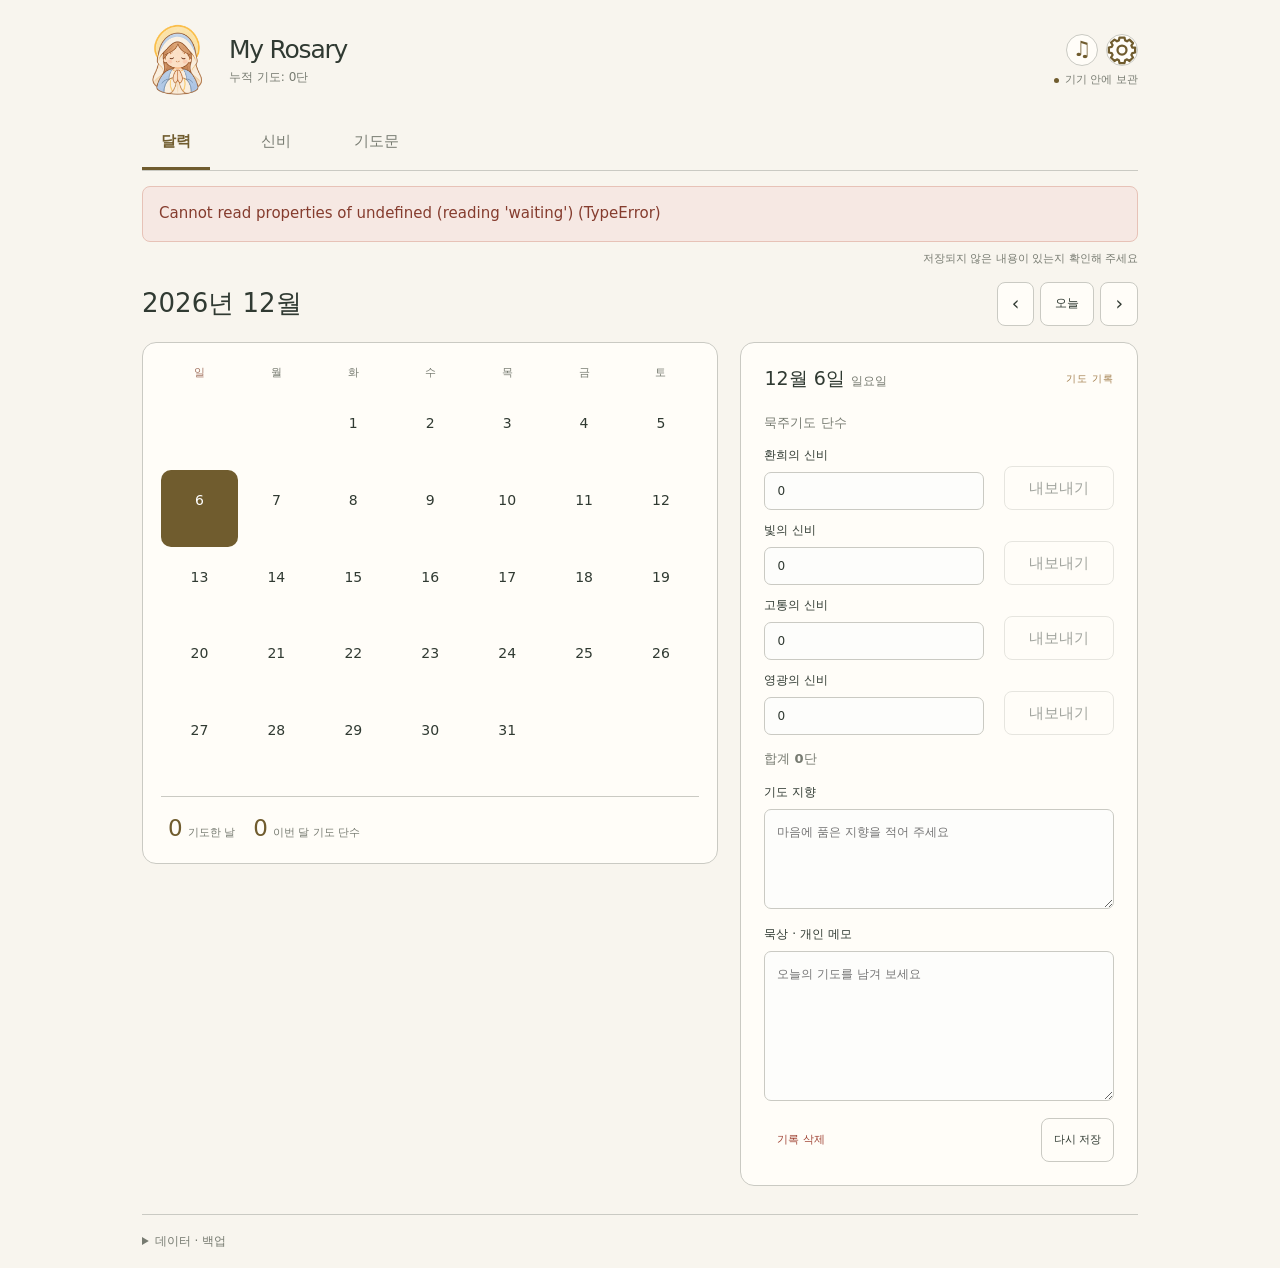
==== commit 713416ce: "Add files via upload" ====
--- a/index.html
+++ b/index.html
@@ -30,6 +30,20 @@
 <p id="appearanceMessage" class="muted" role="status"></p><div class="dialog-actions"><button id="resetAppearance" type="button">기본 디자인으로</button></div></div><hr class="settings-divider"><div class="settings-links"><button type="button" id="settingsHelp">도움말 <span aria-hidden="true">›</span></button><button type="button" id="settingsInfo">앱 정보 <span aria-hidden="true">›</span></button><button type="button" id="settingsCredits">저작권 및 라이선스 <span aria-hidden="true">›</span></button></div></div></section>
 <footer><details id="dataTools"><summary>데이터 · 백업</summary><div class="tools"><p>사진과 기록은 이 기기에 저장됩니다. 기기를 바꾸기 전에는 백업 파일을 보관해 주세요.</p><div class="actions"><button id="export">백업 내보내기</button><button id="import">백업 복원</button><button id="persist">저장 보호 요청</button><button id="checkUpdate">업데이트 확인</button><button id="install" hidden>앱 설치</button></div><p id="lastBackup" class="muted"></p><p id="storageInfo" class="muted"></p><span class="version">개인 기도서 · 1.0.5 (시작기도 분리)</span></div></details></footer>
 </div>
+<dialog id="prayerImageExportDialog" class="prayer-image-dialog" aria-labelledby="prayerImageExportHeading">
+ <div class="prayer-image-head"><h2 id="prayerImageExportHeading">기도 이미지 내보내기</h2><button type="button" id="prayerImageClose" class="quiet" aria-label="내보내기 닫기">닫기</button></div>
+ <div class="prayer-image-body">
+  <p class="prayer-image-hint">성화를 선택해 위치·크기를 조정하고, 아래에서 문구를 직접 입력하세요. 기본은 액자를 가득 채우는 방식입니다.</p>
+  <div id="prayerImagePreviewArea" class="prayer-image-preview"><canvas id="prayerImageCanvas" width="1080" height="1360" aria-label="공유 이미지 미리보기, 그림을 터치해 이동하거나 확대하세요"></canvas></div>
+  <div class="prayer-image-controls"><div class="prayer-image-zoom-row"><label for="prayerImageZoom" id="prayerImageSelectedArt">1단 성화</label><input type="range" id="prayerImageZoom" min="0.35" max="4" step="0.01" value="1" aria-label="선택한 성화 확대 축소"><button type="button" id="prayerImageResetArt">선택 성화 원래대로</button></div>
+   <label class="prayer-image-check"><input id="prayerImageSaveArt" type="checkbox" checked> 이 신비의 성화 위치·크기 저장</label>
+   <label for="prayerImageMessage">하단 문구 (선택)</label><textarea id="prayerImageMessage" maxlength="60" rows="2" placeholder="문구를 입력하지 않으면 로고만 표시됩니다."></textarea>
+   <label class="prayer-image-check"><input id="prayerImageSaveMessage" type="checkbox" checked> 하단 문구 저장 (모든 신비에 공통)</label>
+  </div>
+  <p id="prayerImageStatus" class="prayer-image-status" role="status" aria-live="polite"></p>
+  <div class="prayer-image-actions"><button type="button" id="prayerImageDownload" class="primary">내려받기 (PNG)</button><button type="button" id="prayerImageShare">공유하기</button></div>
+ </div>
+</dialog>
 <dialog id="appInfoDialog" class="help-dialog" aria-labelledby="appInfoTitle"><div class="help-head"><h2 id="appInfoTitle">앱 정보</h2><button type="button" id="closeAppInfo" class="quiet">닫기</button></div><div class="help-body"><p><strong>My Rosary</strong></p><p>묵주기도 기록과 말씀·성화 묵상을 위한 개인 기도서입니다.</p><p>기도 기록과 개인 설정은 현재 기기에 보관되며, 다른 기기와 자동 동기화되지 않습니다.</p><p>앱 버전: 1.0.5</p></div></dialog>
 <dialog id="rosaryCompleteDialog" aria-labelledby="rosaryCompleteTitle"><h2 id="rosaryCompleteTitle">신비 5단을 완료하셨습니다.</h2><div class="rosary-complete-actions"><button type="button" data-complete-choice="calendar">닫기</button><button type="button" data-complete-choice="select">신비 선택</button><button type="button" data-complete-choice="next" class="primary">다음 신비</button></div></dialog>
 <dialog id="musicDialog" class="music-dialog" aria-labelledby="musicTitle">
@@ -60,15 +74,15 @@
   <div class="help-head"><h2 id="helpTitle">My Rosary 사용설명서</h2><button type="button" id="closeHelp" class="quiet" aria-label="사용법 안내 닫기">닫기</button></div>
   <div class="help-body">
 <p class="help-intro">묵주기도 기록부터 말씀·성화 묵상, 음악과 개인 설정까지 필요한 기능을 안내합니다. 회원가입 없이 사용할 수 있으며 기록은 현재 기기에 보관됩니다.</p>
-<section class="help-section"><h3>01. 달력 — 기도 기록하기</h3><p>기도한 날짜를 선택하고 환희·빛·고통·영광의 신비별로 바친 단수를 입력해 저장합니다. 기도 지향과 개인 메모도 남길 수 있습니다. 날짜별 기록을 수정하거나 삭제할 수 있으며, 달력 아래에서 이번 달 기도한 날과 총 기도 단수를 확인할 수 있습니다.</p></section>
+<section class="help-section"><h3>01. 달력 — 기도 기록과 이미지 내보내기</h3><p>기도한 날짜를 선택하고 환희·빛·고통·영광의 신비별로 바친 단수를 입력해 저장합니다. 기도 지향과 개인 메모도 남길 수 있습니다. 각 신비의 입력칸 오른쪽 ‘내보내기’를 누르면 해당 날짜에 기록한 단수와 그 신비에 등록한 성화 5장으로 이미지를 만듭니다. 성화는 위 세 장·아래 두 장으로 가운데 정렬되며, 기본적으로 액자를 가득 채웁니다. 그림을 터치해 선택하고 끌어서 이동하거나 두 손가락 또는 확대 슬라이더로 크기를 조절할 수 있습니다. 사용자 로고(없으면 기본 로고) 옆에 원하는 문구를 입력할 수 있고, 빈 문구라면 로고만 표시됩니다. ‘이 신비의 성화 위치·크기 저장’과 ‘하단 문구 저장’을 각각 선택할 수 있습니다. 성화가 변경되면 해당 그림의 저장된 조정값만 초기화됩니다. 내려받기는 PNG 파일을 저장하고, 공유하기는 지원되는 브라우저에서 다른 앱으로 이미지를 전송합니다. 날짜별 기록은 수정·삭제할 수 있으며 달력 아래에서 이번 달 기록을 확인할 수 있습니다.</p></section>
 <section class="help-section"><h3>02. 신비 — 20단 묵상하기</h3><p>네 가지 신비는 각각 5단씩, 총 20단으로 구성됩니다. 신비를 선택하면 공통 시작기도부터 볼 수 있으며, 시작기도·1~5단을 각각 선택할 수 있습니다. 모든 신비의 시작기도는 같은 성화·말씀·기도문을 사용하고, 1~5단의 자료와 별도로 저장됩니다. 화면의 이전·다음 버튼이나 성화를 좌우로 밀어 다른 단으로 이동할 수 있습니다. 말씀과 묵상 내용은 직접 추가·수정·삭제할 수 있으며, 항목을 길게 눌러 순서를 변경할 수 있습니다.</p></section>
 <section class="help-section"><h3>03. 가상 묵주 — 터치와 슬라이드</h3><p>묵주를 좌우로 밀어 구슬을 이동합니다. 일반 구슬에서는 짧은 진동이 한 번, 영광송(구원송) 구슬에서는 조금 더 길고 강한 진동이 한 번 울립니다. 시작기도 페이지에는 성호경·사도신경으로 시작하는 묵주가 있으며, 마지막 영광송(구원송) 알을 앞으로 넘기면 현재 선택한 신비의 1단으로 이동합니다. 1단에는 일반 묵주만 표시되고, 5단 마지막에는 (성모찬송)성호경 십자가가 있습니다. 첫 구슬에서 오른쪽으로 밀면 이전 단으로, 마지막 구슬에서 왼쪽으로 밀면 다음 단으로 넘어갑니다. 1단에서 이전으로 이동하면 같은 신비의 시작기도로 돌아갑니다. 5단 마지막 십자가를 앞으로 넘기면 완료 선택창이 열립니다. ‘닫기’는 달력으로, ‘신비 선택’은 현재 신비의 첫 화면으로, ‘다음 신비’는 다음 신비 1단으로 이동합니다. 자동 기록을 켜 두었다면 이때 해당 신비 5단이 달력에 추가됩니다. 성화 자체를 좌우로 넘기는 동작은 자동 기록을 실행하지 않습니다. 5단을 마친 뒤 '다음 신비'를 누르면 시작기도를 건너뛰고 다음 신비 1단으로 바로 이동하며, 영광의 신비 다음에는 환희의 신비 1단으로 돌아갑니다. 진동은 지원 기기에서 기본 작동하며, 알림 효과음은 설정의 ‘기능 설정’에서 켜고 끄거나 물방울·종소리 중 선택할 수 있습니다.</p></section>
-<section class="help-section"><h3>04. 성화 — 확대와 슬라이드</h3><p>성화를 터치하면 전체 화면으로 크게 볼 수 있습니다. 성화 위에서 좌우로 밀면 다음 또는 이전 단의 성화로 이동합니다. 각 신비의 시작기도와 1~5단을 탐색할 수 있습니다. 시작기도에서 1단으로, 5단에서 다음 신비 1단으로 이동할 때는 기존 기도 순서를 유지합니다. 두 손가락으로 확대·축소하고 확대된 성화를 움직일 수 있습니다. 두 번 빠르게 터치하면 확대할 수 있으며, 한 번 터치하면 상단 제목과 닫기 버튼이 숨겨지거나 다시 나타납니다. 확대 화면을 닫으면 마지막으로 보고 있던 신비와 단으로 돌아갑니다. 음악을 재생 중이었다면 성화 감상 중에도 계속 들을 수 있습니다.</p></section>
+<section class="help-section"><h3>04. 성화 — 확대와 슬라이드</h3><p>성화를 터치하면 전체 화면으로 크게 볼 수 있습니다. 성화 위에서 좌우로 밀면 다음 또는 이전 단의 성화로 이동합니다. 각 신비의 시작기도와 1~5단을 탐색할 수 있습니다. 시작기도에서 1단으로, 5단에서 다음 신비 1단으로 이동할 때는 기존 기도 순서를 유지합니다. 두 손가락으로 확대·축소하고 확대된 성화를 움직일 수 있습니다. 두 번 빠르게 터치하면 확대할 수 있으며, 한 번 터치하면 상단 제목과 닫기 버튼이 숨겨지거나 다시 나타납니다. 확대 화면을 닫으면 마지막으로 보고 있던 신비와 단으로 돌아갑니다. 일반 가상 묵주와 성화 확대 화면의 가상 묵주는 진행 위치를 서로 공유하므로, 확대하거나 닫아도 같은 구슬부터 이어서 기도할 수 있습니다. 성화 확대 화면의 가상 묵주를 약 0.6초 동안 길게 누르면 위치를 이동할 수 있습니다. 길게 누른 채 원하는 곳으로 끌고 가서 손을 떼면 고정되며, 시작기도·일반 단·5단 마지막 묵주 모두 같은 위치를 사용합니다. 위치는 성화를 바꾸거나 앱을 재실행해도 유지됩니다. 평소처럼 위아래로 밀면 묵주알이 이동합니다. 앱을 다시 열면 기도의 구슬 진행 위치는 초기화됩니다. 음악을 재생 중이었다면 성화 감상 중에도 계속 들을 수 있습니다.</p></section>
 <section class="help-section"><h3>05. 기도음악 — 음악 재생과 폴더 관리</h3><p>화면 오른쪽 위 음표 버튼을 누르면 음악 재생창이 열립니다. 기본 폴더인 ‘기도음악’에는 앱에서 제공하는 Ave Maria – Bach/Gounod가 표시됩니다. 이 폴더에도 사용자가 음악을 직접 추가할 수 있습니다. 새로운 폴더를 만들면 기본 제공 음악이 자동으로 포함되지 않으며, 각 폴더에 추가한 음악만 표시됩니다. 기본 폴더는 이름 변경과 삭제가 제한됩니다. 재생·일시정지, 이전·다음 곡, 음량과 재생 위치 조절, 반복 및 무작위 재생 기능을 제공합니다. 직접 추가한 음악은 현재 기기에 저장되며 기도 기록 백업에는 포함되지 않습니다.</p></section>
-<section class="help-section"><h3>06. 기도문 — 나만의 기도서</h3><p>기도문을 직접 추가·수정·삭제할 수 있고, 필요에 따라 접거나 펼쳐 볼 수 있습니다. 신비별 기도문을 추가할 때는 20단 전체 또는 특정 단에 적용할 수 있습니다. 항목을 길게 눌러 표시 순서를 변경할 수 있습니다.</p></section>
+<section class="help-section"><h3>06. 기도문 — 나만의 기도서</h3><p>기도문을 직접 추가·수정·삭제할 수 있고, 필요에 따라 접거나 펼쳐 볼 수 있습니다. 신비별 기도문을 배정할 때는 「20단에 적용」, 「이 단 전체에 적용」(네 신비의 같은 번호 단), 「이 단에만 적용」 중에서 선택할 수 있습니다. 시작기도의 기도문은 네 신비에 공통으로 적용됩니다. 항목을 길게 눌러 표시 순서를 변경할 수 있습니다.</p></section>
 <section class="help-section"><h3>07. 설정 — 꾸미기와 기능 설정</h3><p>화면 오른쪽 위 톱니바퀴 버튼을 눌러 설정으로 이동합니다. ‘꾸미기’에서 앱 상단에 표시되는 이름과 로고, 배경색, 글꼴을 변경할 수 있습니다. ‘기능 설정’에서는 가상 묵주 자동 기록과 효과음을 관리할 수 있습니다. 자동 기록은 기본적으로 켜져 있으며 꺼도 완료 선택창은 표시됩니다. 설정 아래쪽에서 도움말, 앱 정보, 저작권 및 라이선스를 확인할 수 있습니다. 로고는 기본 이미지 또는 사용자가 선택한 이미지로 설정할 수 있으며, 네모·원형 중 표시 모양을 선택할 수 있습니다. 이미지 위치와 크기도 조절할 수 있습니다. 배경색에 따라 주요 선택 표시와 강조색이 조정됩니다. 기기나 브라우저에 따라 일부 시스템 표시색은 다르게 보일 수 있습니다.</p></section>
 <section class="help-section"><h3>08. 화면 꺼짐 방지</h3><p>신비·기도문 화면과 성화 확대 화면에서는 지원되는 환경에서 화면이 켜진 상태를 유지하도록 요청합니다. 기기의 절전 설정이나 브라우저 제한에 따라 작동하지 않을 수 있습니다.</p></section>
-<section class="help-section"><h3>09. 데이터 저장과 백업</h3><p>기도 기록, 성화, 기도문과 개인 설정은 현재 기기에 저장되며 다른 기기와 자동으로 동기화되지 않습니다. 기기를 변경하거나 앱을 삭제하기 전에는 ‘데이터 · 백업’에서 백업 파일을 내보내 안전하게 보관하세요. 브라우저의 사이트 데이터 삭제나 앱 저장공간 초기화는 기록을 지울 수 있습니다. 음악 파일은 기도 기록과 별도로 저장되므로 직접 추가한 음원도 따로 보관해야 합니다.</p></section>
+<section class="help-section"><h3>09. 데이터 저장과 백업</h3><p>기도 기록, 성화, 기도문, 내보내기 이미지의 저장된 배치·문구, 성화 확대 묵주 위치와 개인 설정은 현재 기기에 저장되며 다른 기기와 자동으로 동기화되지 않습니다. 기기를 변경하거나 앱을 삭제하기 전에는 ‘데이터 · 백업’에서 백업 파일을 내보내 안전하게 보관하세요. 브라우저의 사이트 데이터 삭제나 앱 저장공간 초기화는 기록을 지울 수 있습니다. 음악 파일은 기도 기록과 별도로 저장되므로 직접 추가한 음원도 따로 보관해야 합니다.</p></section>
 <section class="help-section"><h3>10. 설치와 오프라인 사용</h3><p>브라우저에서 바로 사용하거나 홈 화면에 추가해 앱처럼 사용할 수 있습니다. 필요한 앱 파일이 저장된 뒤에는 주요 기능을 오프라인에서도 이용할 수 있습니다. 업데이트 후에도 이전 화면이 보인다면 앱을 완전히 종료한 뒤 다시 실행해 보세요. 브라우저와 설치된 앱은 업데이트 반영 시점이 다를 수 있습니다.</p></section>
 <section class="help-section"><h3>11. 저작권 및 음원 출처</h3><p>설정의 ‘저작권 및 라이선스’를 누르면 기본 제공 음악의 작곡자, 연주자, 출처, 라이선스 및 변경 사항을 확인할 수 있습니다.</p></section>
 <p class="help-ending">이 앱은 기도 횟수를 경쟁하기보다 기도를 기록하고, 말씀과 성화를 묵상하며, 자신만의 기도 생활을 이어 가도록 돕는 개인 기도서입니다.</p>
--- a/styles.css
+++ b/styles.css
@@ -228,3 +228,35 @@
 .decade-nav .decade-numbers .opening-stage{width:auto;min-width:61px;padding:4px 5px;font-size:12px;border-radius:18px;white-space:nowrap;}
 .decade-nav .decade-numbers .opening-stage.active{background:var(--light);border-radius:18px;color:var(--green);font-weight:700;}
 @media(max-width:420px){.decade-nav>button{min-width:51px;padding:8px 6px}.decade-nav .decade-numbers button:not(.opening-stage){width:29px;min-height:36px;padding:4px 0}.decade-nav .decade-numbers .opening-stage{min-width:56px;font-size:11px;padding:3px}.decade-nav .decade-numbers{gap:0}}
+
+/* Move the enlarged-art rosary only after a deliberate long press. All art modes share its placement. */
+#lightbox .art-rosaries.is-positioning .art-rosary-bead{cursor:grabbing;outline:2px solid #e7d1a2;outline-offset:2px;box-shadow:0 4px 24px #000a;}
+#lightbox .art-rosary-bead{-webkit-touch-callout:none;}
+
+/* Calendar record export: per-mystery action beside the existing numeric input. */
+.record-mystery-field{display:flex;gap:12px;align-items:flex-end;margin:0 0 12px;min-width:0}
+.record-mystery-field .field{flex:1 1 auto;min-width:0;margin:0}
+.record-mystery-field .mystery-count{max-width:220px;width:100%;margin-top:8px}
+.record-mystery-field .export-record-btn{flex:0 0 auto;white-space:nowrap;min-width:110px}
+@media(max-width:380px){.record-mystery-field{gap:8px}.record-mystery-field .export-record-btn{min-width:86px;padding:9px 6px;font-size:12px}}
+/* Prayer image export: fixed-ratio canvas is both the edit surface and PNG source. */
+.prayer-image-dialog{width:min(730px,calc(100vw - 22px));max-width:730px;max-height:94dvh;padding:0;overflow:hidden;background:var(--paper);color:var(--ink)}
+.prayer-image-head{display:flex;align-items:center;justify-content:space-between;gap:12px;padding:12px 15px;border-bottom:1px solid var(--line)}
+.prayer-image-head h2{font-size:19px;margin:0}
+.prayer-image-head button{flex-shrink:0}
+.prayer-image-body{padding:12px 14px 18px;max-height:calc(94dvh - 72px);overflow-y:auto;overscroll-behavior:contain}
+.prayer-image-hint{font-size:13px;line-height:1.7;color:var(--muted);margin:0 0 12px}
+.prayer-image-preview{width:100%;max-width:550px;margin:0 auto 14px}
+#prayerImageCanvas{display:block;width:100%;height:auto;aspect-ratio:1080/1360;touch-action:none;border:1px solid var(--line);border-radius:8px;background:#f6f1e9}
+.prayer-image-controls{display:grid;gap:11px;margin:0 auto;max-width:550px}
+.prayer-image-zoom-row{display:flex;align-items:center;flex-wrap:wrap;gap:9px}
+.prayer-image-zoom-row>label{min-width:74px;font-size:13px;font-weight:600}
+.prayer-image-zoom-row input{flex:1 1 140px;min-width:90px}
+.prayer-image-zoom-row button{font-size:12px;padding:7px 10px;min-height:37px}
+.prayer-image-check{display:flex;align-items:center;gap:8px;font-size:13px}
+.prayer-image-check input{width:18px;height:18px;accent-color:var(--green)}
+.prayer-image-controls>label:not(.prayer-image-check){font-size:13px;font-weight:600}
+#prayerImageMessage{min-height:65px;padding:10px;resize:vertical}
+.prayer-image-status{font-size:12px;color:var(--muted);min-height:22px;line-height:1.5;margin:12px auto 4px;max-width:550px}
+.prayer-image-actions{display:flex;justify-content:center;gap:10px;max-width:550px;margin:0 auto}
+.prayer-image-actions button{flex:1}
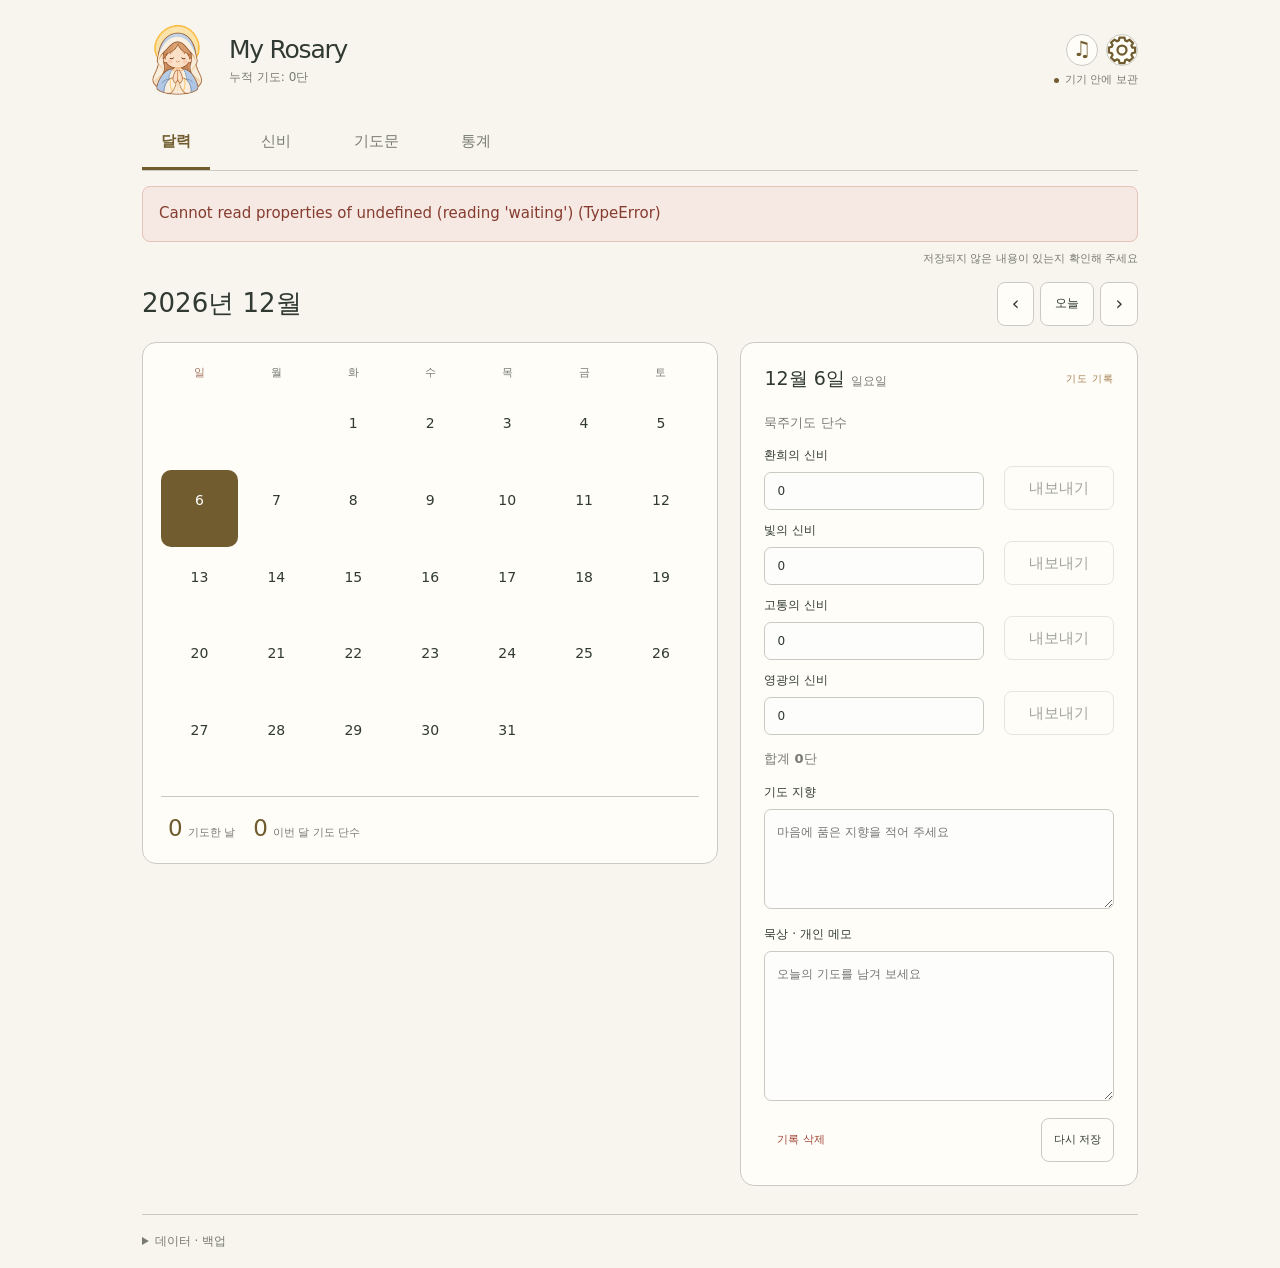
==== commit 48402472: "Add files via upload" ====
--- a/index.html
+++ b/index.html
@@ -8,7 +8,7 @@
 <body>
 <div class="shell">
 <header class="masthead"><a class="brand" href="./" aria-label="My Rosary 첫 화면"><span class="cross" aria-hidden="true">✝︎</span><div class="brand-copy"><h1>My Rosary</h1><span id="lifetimePrayerTotal" class="lifetime-prayer-total" aria-live="polite">누적 기도: 0단</span></div></a><div class="header-controls"><div class="header-buttons"><button id="openMusic" class="music-trigger" type="button" aria-label="기도 음악 열기" title="기도 음악">♫</button><button id="openSettings" class="help-trigger settings-trigger" type="button" aria-label="설정 열기" title="설정"><svg viewBox="0 0 24 24" width="30" height="30" fill="none" stroke="currentColor" stroke-width="1.8" stroke-linecap="round" stroke-linejoin="round" aria-hidden="true"><path d="M10 2h4l.5 2.3 1.5.7 2-1.3 2.8 2.8-1.3 2 0.7 1.5L22.5 10v4l-2.3.5-.7 1.5 1.3 2-2.8 2.8-2-1.3-1.5.7L14 22.5h-4l-.5-2.3-1.5-.7-2 1.3-2.8-2.8 1.3-2-.7-1.5L1.5 14v-4l2.3-.5.7-1.5-1.3-2L6 3.7l2 1.3 1.5-.7L10 2Z"/><circle cx="12" cy="12" r="3.6"/></svg></button></div><span id="connection" class="connection">기기 안에 보관</span></div></header>
-<nav class="tabs" aria-label="주 메뉴"><button data-tab="calendar" aria-current="page">달력</button><button data-tab="mysteries">신비</button><button data-tab="prayers">기도문</button></nav>
+<nav class="tabs" aria-label="주 메뉴"><button data-tab="calendar" aria-current="page">달력</button><button data-tab="mysteries">신비</button><button data-tab="prayers">기도문</button><button data-tab="statistics">통계</button></nav>
 <div id="error" class="notice error" role="alert" hidden></div>
 <div id="update" class="notice" hidden>새 버전이 준비되었습니다. <button id="applyUpdate">업데이트 적용</button></div>
 <div id="status" class="status" role="status" aria-live="polite">저장소를 여는 중…</div>
@@ -28,13 +28,13 @@
 <div id="rosarySoundOptions" hidden><label class="field">효과음 종류<select id="rosarySoundType"><option value="water">물방울 소리</option><option value="bell">맑은 종소리</option></select></label><p class="muted">소리는 기기 음량과 브라우저 설정에 따라 달라질 수 있습니다.</p></div>
 </div>
 <p id="appearanceMessage" class="muted" role="status"></p><div class="dialog-actions"><button id="resetAppearance" type="button">기본 디자인으로</button></div></div><hr class="settings-divider"><div class="settings-links"><button type="button" id="settingsHelp">도움말 <span aria-hidden="true">›</span></button><button type="button" id="settingsInfo">앱 정보 <span aria-hidden="true">›</span></button><button type="button" id="settingsCredits">저작권 및 라이선스 <span aria-hidden="true">›</span></button></div></div></section>
-<footer><details id="dataTools"><summary>데이터 · 백업</summary><div class="tools"><p>사진과 기록은 이 기기에 저장됩니다. 기기를 바꾸기 전에는 백업 파일을 보관해 주세요.</p><div class="actions"><button id="export">백업 내보내기</button><button id="import">백업 복원</button><button id="persist">저장 보호 요청</button><button id="checkUpdate">업데이트 확인</button><button id="install" hidden>앱 설치</button></div><p id="lastBackup" class="muted"></p><p id="storageInfo" class="muted"></p><span class="version">개인 기도서 · 1.0.5 (시작기도 분리)</span></div></details></footer>
+<footer><details id="dataTools"><summary>데이터 · 백업</summary><div class="tools"><p>사진과 기록은 이 기기에 저장됩니다. 기기를 바꾸기 전에는 백업 파일을 보관해 주세요.</p><div class="actions"><button id="export">백업 내보내기</button><button id="import">백업 복원</button><button id="persist">저장 보호 요청</button><button id="checkUpdate">업데이트 확인</button><button id="install" hidden>앱 설치</button></div><p id="lastBackup" class="muted"></p><p id="storageInfo" class="muted"></p><span class="version">개인 기도서 · 1.0.6 (전체화면·기도 통계)</span></div></details></footer>
 </div>
 <dialog id="prayerImageExportDialog" class="prayer-image-dialog" aria-labelledby="prayerImageExportHeading">
  <div class="prayer-image-head"><h2 id="prayerImageExportHeading">기도 이미지 내보내기</h2><button type="button" id="prayerImageClose" class="quiet" aria-label="내보내기 닫기">닫기</button></div>
  <div class="prayer-image-body">
   <p class="prayer-image-hint">성화를 선택해 위치·크기를 조정하고, 아래에서 문구를 직접 입력하세요. 기본은 액자를 가득 채우는 방식입니다.</p>
-  <div id="prayerImagePreviewArea" class="prayer-image-preview"><canvas id="prayerImageCanvas" width="1080" height="1360" aria-label="공유 이미지 미리보기, 그림을 터치해 이동하거나 확대하세요"></canvas></div>
+  <div id="prayerImagePreviewArea" class="prayer-image-preview"><canvas id="prayerImageCanvas" width="900" height="1360" aria-label="공유 이미지 미리보기, 그림을 터치해 이동하거나 확대하세요"></canvas></div>
   <div class="prayer-image-controls"><div class="prayer-image-zoom-row"><label for="prayerImageZoom" id="prayerImageSelectedArt">1단 성화</label><input type="range" id="prayerImageZoom" min="0.35" max="4" step="0.01" value="1" aria-label="선택한 성화 확대 축소"><button type="button" id="prayerImageResetArt">선택 성화 원래대로</button></div>
    <label class="prayer-image-check"><input id="prayerImageSaveArt" type="checkbox" checked> 이 신비의 성화 위치·크기 저장</label>
    <label for="prayerImageMessage">하단 문구 (선택)</label><textarea id="prayerImageMessage" maxlength="60" rows="2" placeholder="문구를 입력하지 않으면 로고만 표시됩니다."></textarea>
@@ -44,7 +44,7 @@
   <div class="prayer-image-actions"><button type="button" id="prayerImageDownload" class="primary">내려받기 (PNG)</button><button type="button" id="prayerImageShare">공유하기</button></div>
  </div>
 </dialog>
-<dialog id="appInfoDialog" class="help-dialog" aria-labelledby="appInfoTitle"><div class="help-head"><h2 id="appInfoTitle">앱 정보</h2><button type="button" id="closeAppInfo" class="quiet">닫기</button></div><div class="help-body"><p><strong>My Rosary</strong></p><p>묵주기도 기록과 말씀·성화 묵상을 위한 개인 기도서입니다.</p><p>기도 기록과 개인 설정은 현재 기기에 보관되며, 다른 기기와 자동 동기화되지 않습니다.</p><p>앱 버전: 1.0.5</p></div></dialog>
+<dialog id="appInfoDialog" class="help-dialog" aria-labelledby="appInfoTitle"><div class="help-head"><h2 id="appInfoTitle">앱 정보</h2><button type="button" id="closeAppInfo" class="quiet">닫기</button></div><div class="help-body"><p><strong>My Rosary</strong></p><p>묵주기도 기록과 말씀·성화 묵상을 위한 개인 기도서입니다.</p><p>기도 기록과 개인 설정은 현재 기기에 보관되며, 다른 기기와 자동 동기화되지 않습니다.</p><p>앱 버전: 1.0.6</p></div></dialog>
 <dialog id="rosaryCompleteDialog" aria-labelledby="rosaryCompleteTitle"><h2 id="rosaryCompleteTitle">신비 5단을 완료하셨습니다.</h2><div class="rosary-complete-actions"><button type="button" data-complete-choice="calendar">닫기</button><button type="button" data-complete-choice="select">신비 선택</button><button type="button" data-complete-choice="next" class="primary">다음 신비</button></div></dialog>
 <dialog id="musicDialog" class="music-dialog" aria-labelledby="musicTitle">
  <div class="help-head"><h2 id="musicTitle">기도 음악</h2><button type="button" id="closeMusic" class="quiet">닫기</button></div>
@@ -75,21 +75,22 @@
   <div class="help-body">
 <p class="help-intro">묵주기도 기록부터 말씀·성화 묵상, 음악과 개인 설정까지 필요한 기능을 안내합니다. 회원가입 없이 사용할 수 있으며 기록은 현재 기기에 보관됩니다.</p>
 <section class="help-section"><h3>01. 달력 — 기도 기록과 이미지 내보내기</h3><p>기도한 날짜를 선택하고 환희·빛·고통·영광의 신비별로 바친 단수를 입력해 저장합니다. 기도 지향과 개인 메모도 남길 수 있습니다. 각 신비의 입력칸 오른쪽 ‘내보내기’를 누르면 해당 날짜에 기록한 단수와 그 신비에 등록한 성화 5장으로 이미지를 만듭니다. 성화는 위 세 장·아래 두 장으로 가운데 정렬되며, 기본적으로 액자를 가득 채웁니다. 그림을 터치해 선택하고 끌어서 이동하거나 두 손가락 또는 확대 슬라이더로 크기를 조절할 수 있습니다. 사용자 로고(없으면 기본 로고) 옆에 원하는 문구를 입력할 수 있고, 빈 문구라면 로고만 표시됩니다. ‘이 신비의 성화 위치·크기 저장’과 ‘하단 문구 저장’을 각각 선택할 수 있습니다. 성화가 변경되면 해당 그림의 저장된 조정값만 초기화됩니다. 내려받기는 PNG 파일을 저장하고, 공유하기는 지원되는 브라우저에서 다른 앱으로 이미지를 전송합니다. 날짜별 기록은 수정·삭제할 수 있으며 달력 아래에서 이번 달 기록을 확인할 수 있습니다.</p></section>
-<section class="help-section"><h3>02. 신비 — 20단 묵상하기</h3><p>네 가지 신비는 각각 5단씩, 총 20단으로 구성됩니다. 신비를 선택하면 공통 시작기도부터 볼 수 있으며, 시작기도·1~5단을 각각 선택할 수 있습니다. 모든 신비의 시작기도는 같은 성화·말씀·기도문을 사용하고, 1~5단의 자료와 별도로 저장됩니다. 화면의 이전·다음 버튼이나 성화를 좌우로 밀어 다른 단으로 이동할 수 있습니다. 말씀과 묵상 내용은 직접 추가·수정·삭제할 수 있으며, 항목을 길게 눌러 순서를 변경할 수 있습니다.</p></section>
-<section class="help-section"><h3>03. 가상 묵주 — 터치와 슬라이드</h3><p>묵주를 좌우로 밀어 구슬을 이동합니다. 일반 구슬에서는 짧은 진동이 한 번, 영광송(구원송) 구슬에서는 조금 더 길고 강한 진동이 한 번 울립니다. 시작기도 페이지에는 성호경·사도신경으로 시작하는 묵주가 있으며, 마지막 영광송(구원송) 알을 앞으로 넘기면 현재 선택한 신비의 1단으로 이동합니다. 1단에는 일반 묵주만 표시되고, 5단 마지막에는 (성모찬송)성호경 십자가가 있습니다. 첫 구슬에서 오른쪽으로 밀면 이전 단으로, 마지막 구슬에서 왼쪽으로 밀면 다음 단으로 넘어갑니다. 1단에서 이전으로 이동하면 같은 신비의 시작기도로 돌아갑니다. 5단 마지막 십자가를 앞으로 넘기면 완료 선택창이 열립니다. ‘닫기’는 달력으로, ‘신비 선택’은 현재 신비의 첫 화면으로, ‘다음 신비’는 다음 신비 1단으로 이동합니다. 자동 기록을 켜 두었다면 이때 해당 신비 5단이 달력에 추가됩니다. 성화 자체를 좌우로 넘기는 동작은 자동 기록을 실행하지 않습니다. 5단을 마친 뒤 '다음 신비'를 누르면 시작기도를 건너뛰고 다음 신비 1단으로 바로 이동하며, 영광의 신비 다음에는 환희의 신비 1단으로 돌아갑니다. 진동은 지원 기기에서 기본 작동하며, 알림 효과음은 설정의 ‘기능 설정’에서 켜고 끄거나 물방울·종소리 중 선택할 수 있습니다.</p></section>
-<section class="help-section"><h3>04. 성화 — 확대와 슬라이드</h3><p>성화를 터치하면 전체 화면으로 크게 볼 수 있습니다. 성화 위에서 좌우로 밀면 다음 또는 이전 단의 성화로 이동합니다. 각 신비의 시작기도와 1~5단을 탐색할 수 있습니다. 시작기도에서 1단으로, 5단에서 다음 신비 1단으로 이동할 때는 기존 기도 순서를 유지합니다. 두 손가락으로 확대·축소하고 확대된 성화를 움직일 수 있습니다. 두 번 빠르게 터치하면 확대할 수 있으며, 한 번 터치하면 상단 제목과 닫기 버튼이 숨겨지거나 다시 나타납니다. 확대 화면을 닫으면 마지막으로 보고 있던 신비와 단으로 돌아갑니다. 일반 가상 묵주와 성화 확대 화면의 가상 묵주는 진행 위치를 서로 공유하므로, 확대하거나 닫아도 같은 구슬부터 이어서 기도할 수 있습니다. 성화 확대 화면의 가상 묵주를 약 0.6초 동안 길게 누르면 위치를 이동할 수 있습니다. 길게 누른 채 원하는 곳으로 끌고 가서 손을 떼면 고정되며, 시작기도·일반 단·5단 마지막 묵주 모두 같은 위치를 사용합니다. 위치는 성화를 바꾸거나 앱을 재실행해도 유지됩니다. 평소처럼 위아래로 밀면 묵주알이 이동합니다. 앱을 다시 열면 기도의 구슬 진행 위치는 초기화됩니다. 음악을 재생 중이었다면 성화 감상 중에도 계속 들을 수 있습니다.</p></section>
-<section class="help-section"><h3>05. 기도음악 — 음악 재생과 폴더 관리</h3><p>화면 오른쪽 위 음표 버튼을 누르면 음악 재생창이 열립니다. 기본 폴더인 ‘기도음악’에는 앱에서 제공하는 Ave Maria – Bach/Gounod가 표시됩니다. 이 폴더에도 사용자가 음악을 직접 추가할 수 있습니다. 새로운 폴더를 만들면 기본 제공 음악이 자동으로 포함되지 않으며, 각 폴더에 추가한 음악만 표시됩니다. 기본 폴더는 이름 변경과 삭제가 제한됩니다. 재생·일시정지, 이전·다음 곡, 음량과 재생 위치 조절, 반복 및 무작위 재생 기능을 제공합니다. 직접 추가한 음악은 현재 기기에 저장되며 기도 기록 백업에는 포함되지 않습니다.</p></section>
-<section class="help-section"><h3>06. 기도문 — 나만의 기도서</h3><p>기도문을 직접 추가·수정·삭제할 수 있고, 필요에 따라 접거나 펼쳐 볼 수 있습니다. 신비별 기도문을 배정할 때는 「20단에 적용」, 「이 단 전체에 적용」(네 신비의 같은 번호 단), 「이 단에만 적용」 중에서 선택할 수 있습니다. 시작기도의 기도문은 네 신비에 공통으로 적용됩니다. 항목을 길게 눌러 표시 순서를 변경할 수 있습니다.</p></section>
-<section class="help-section"><h3>07. 설정 — 꾸미기와 기능 설정</h3><p>화면 오른쪽 위 톱니바퀴 버튼을 눌러 설정으로 이동합니다. ‘꾸미기’에서 앱 상단에 표시되는 이름과 로고, 배경색, 글꼴을 변경할 수 있습니다. ‘기능 설정’에서는 가상 묵주 자동 기록과 효과음을 관리할 수 있습니다. 자동 기록은 기본적으로 켜져 있으며 꺼도 완료 선택창은 표시됩니다. 설정 아래쪽에서 도움말, 앱 정보, 저작권 및 라이선스를 확인할 수 있습니다. 로고는 기본 이미지 또는 사용자가 선택한 이미지로 설정할 수 있으며, 네모·원형 중 표시 모양을 선택할 수 있습니다. 이미지 위치와 크기도 조절할 수 있습니다. 배경색에 따라 주요 선택 표시와 강조색이 조정됩니다. 기기나 브라우저에 따라 일부 시스템 표시색은 다르게 보일 수 있습니다.</p></section>
-<section class="help-section"><h3>08. 화면 꺼짐 방지</h3><p>신비·기도문 화면과 성화 확대 화면에서는 지원되는 환경에서 화면이 켜진 상태를 유지하도록 요청합니다. 기기의 절전 설정이나 브라우저 제한에 따라 작동하지 않을 수 있습니다.</p></section>
-<section class="help-section"><h3>09. 데이터 저장과 백업</h3><p>기도 기록, 성화, 기도문, 내보내기 이미지의 저장된 배치·문구, 성화 확대 묵주 위치와 개인 설정은 현재 기기에 저장되며 다른 기기와 자동으로 동기화되지 않습니다. 기기를 변경하거나 앱을 삭제하기 전에는 ‘데이터 · 백업’에서 백업 파일을 내보내 안전하게 보관하세요. 브라우저의 사이트 데이터 삭제나 앱 저장공간 초기화는 기록을 지울 수 있습니다. 음악 파일은 기도 기록과 별도로 저장되므로 직접 추가한 음원도 따로 보관해야 합니다.</p></section>
-<section class="help-section"><h3>10. 설치와 오프라인 사용</h3><p>브라우저에서 바로 사용하거나 홈 화면에 추가해 앱처럼 사용할 수 있습니다. 필요한 앱 파일이 저장된 뒤에는 주요 기능을 오프라인에서도 이용할 수 있습니다. 업데이트 후에도 이전 화면이 보인다면 앱을 완전히 종료한 뒤 다시 실행해 보세요. 브라우저와 설치된 앱은 업데이트 반영 시점이 다를 수 있습니다.</p></section>
-<section class="help-section"><h3>11. 저작권 및 음원 출처</h3><p>설정의 ‘저작권 및 라이선스’를 누르면 기본 제공 음악의 작곡자, 연주자, 출처, 라이선스 및 변경 사항을 확인할 수 있습니다.</p></section>
+<section class="help-section"><h3>02. 통계 — 기도 기록 돌아보기</h3><p>통계 탭에서 선택한 달의 기도 단수, 기도한 날, 5단 기준 환산량, 가장 자주 바친 신비를 확인합니다. 네 신비별 단수와 비중, 최근 12개월의 월별 단수 변화, 누적 신비별 분포도 볼 수 있습니다. 통계는 달력에 저장된 기록(가상 묵주 자동 기록 포함)에서 계산되며 별도의 기도 기록을 만들지 않습니다. 5단 기준 환산은 단수를 5로 나눈 수치일 뿐 실제 기도 시작 횟수를 뜻하지 않습니다. 개별 기도문을 열거나 읽은 횟수와 기도 시간은 현재 기록되지 않으므로 집계하지 않습니다. 월 이동 버튼으로 과거 달을 살펴볼 수 있습니다.</p></section>
+<section class="help-section"><h3>03. 신비 — 20단 묵상하기</h3><p>네 가지 신비는 각각 5단씩, 총 20단으로 구성됩니다. 신비를 선택하면 공통 시작기도부터 볼 수 있으며, 시작기도·1~5단을 각각 선택할 수 있습니다. 모든 신비의 시작기도는 같은 성화·말씀·기도문을 사용하고, 1~5단의 자료와 별도로 저장됩니다. 화면의 이전·다음 버튼이나 성화를 좌우로 밀어 다른 단으로 이동할 수 있습니다. 말씀과 묵상 내용은 직접 추가·수정·삭제할 수 있으며, 항목을 길게 눌러 순서를 변경할 수 있습니다.</p></section>
+<section class="help-section"><h3>04. 가상 묵주 — 터치와 슬라이드</h3><p>묵주를 좌우로 밀어 구슬을 이동합니다. 일반 구슬에서는 짧은 진동이 한 번, 영광송(구원송) 구슬에서는 조금 더 길고 강한 진동이 한 번 울립니다. 시작기도 페이지에는 성호경·사도신경으로 시작하는 묵주가 있으며, 마지막 영광송(구원송) 알을 앞으로 넘기면 현재 선택한 신비의 1단으로 이동합니다. 1단에는 일반 묵주만 표시되고, 5단 마지막에는 (성모찬송)성호경 십자가가 있습니다. 첫 구슬에서 오른쪽으로 밀면 이전 단으로, 마지막 구슬에서 왼쪽으로 밀면 다음 단으로 넘어갑니다. 1단에서 이전으로 이동하면 같은 신비의 시작기도로 돌아갑니다. 5단 마지막 십자가를 앞으로 넘기면 완료 선택창이 열립니다. ‘닫기’는 달력으로, ‘신비 선택’은 현재 신비의 첫 화면으로, ‘다음 신비’는 다음 신비 1단으로 이동합니다. 자동 기록을 켜 두었다면 이때 해당 신비 5단이 달력에 추가됩니다. 성화 자체를 좌우로 넘기는 동작은 자동 기록을 실행하지 않습니다. 5단을 마친 뒤 '다음 신비'를 누르면 시작기도를 건너뛰고 다음 신비 1단으로 바로 이동하며, 영광의 신비 다음에는 환희의 신비 1단으로 돌아갑니다. 진동은 지원 기기에서 기본 작동하며, 알림 효과음은 설정의 ‘기능 설정’에서 켜고 끄거나 물방울·종소리 중 선택할 수 있습니다.</p></section>
+<section class="help-section"><h3>05. 성화 — 확대와 슬라이드</h3><p>성화를 터치하면 지원되는 브라우저에서 상태표시줄과 하단 내비게이션 영역까지 숨기는 몰입형 전체 화면을 요청합니다. 지원되지 않거나 허용되지 않는 환경에서는 기존 화면 크기로 표시되며, 닫으면 원래 시스템바가 돌아옵니다. 성화 위에서 좌우로 밀면 다음 또는 이전 단의 성화로 이동합니다. 각 신비의 시작기도와 1~5단을 탐색할 수 있습니다. 시작기도에서 1단으로, 5단에서 다음 신비 1단으로 이동할 때는 기존 기도 순서를 유지합니다. 두 손가락으로 확대·축소하고 확대된 성화를 움직일 수 있습니다. 두 번 빠르게 터치하면 확대할 수 있으며, 한 번 터치하면 상단 제목과 닫기 버튼이 숨겨지거나 다시 나타납니다. 확대 화면을 닫으면 마지막으로 보고 있던 신비와 단으로 돌아갑니다. 일반 가상 묵주와 성화 확대 화면의 가상 묵주는 진행 위치를 서로 공유하므로, 확대하거나 닫아도 같은 구슬부터 이어서 기도할 수 있습니다. 성화 확대 화면의 가상 묵주를 약 0.6초 동안 길게 누르면 위치를 이동할 수 있습니다. 길게 누른 채 원하는 곳으로 끌고 가서 손을 떼면 고정되며, 시작기도·일반 단·5단 마지막 묵주 모두 같은 위치를 사용합니다. 위치는 성화를 바꾸거나 앱을 재실행해도 유지됩니다. 평소처럼 위아래로 밀면 묵주알이 이동합니다. 앱을 다시 열면 기도의 구슬 진행 위치는 초기화됩니다. 왼쪽 아래 양방향 화살표 버튼을 누르면 성화가 흐려지고 현재 단에 등록한 기도문 제목이 나타납니다. 제목을 누르면 전문을 펼치거나 접을 수 있고, 내용이 길면 기도문 영역 안에서만 스크롤됩니다. 기도문을 보고 있는 동안에는 기도문 영역 밖의 성화를 터치해도 화면 표시·숨김이 전환되지 않습니다. 양방향 화살표 버튼을 다시 누르면 성화가 원래 모습으로 돌아옵니다. 일반 성화 화면에서는 그림을 한 번 터치할 때 해당 버튼도 다른 조작 버튼과 함께 숨겨지거나 나타납니다. 기도문은 신비 화면에 등록한 내용을 그대로 사용하며, 기도문 보기로 인해 묵주 진행 상태는 바뀌지 않습니다. 음악을 재생 중이었다면 성화 감상 중에도 계속 들을 수 있습니다.</p></section>
+<section class="help-section"><h3>06. 기도음악 — 음악 재생과 폴더 관리</h3><p>화면 오른쪽 위 음표 버튼을 누르면 음악 재생창이 열립니다. 기본 폴더인 ‘기도음악’에는 앱에서 제공하는 Ave Maria – Bach/Gounod가 표시됩니다. 이 폴더에도 사용자가 음악을 직접 추가할 수 있습니다. 새로운 폴더를 만들면 기본 제공 음악이 자동으로 포함되지 않으며, 각 폴더에 추가한 음악만 표시됩니다. 기본 폴더는 이름 변경과 삭제가 제한됩니다. 재생·일시정지, 이전·다음 곡, 음량과 재생 위치 조절, 반복 및 무작위 재생 기능을 제공합니다. 직접 추가한 음악은 현재 기기에 저장되며 기도 기록 백업에는 포함되지 않습니다.</p></section>
+<section class="help-section"><h3>07. 기도문 — 나만의 기도서</h3><p>기도문을 직접 추가·수정·삭제할 수 있고, 필요에 따라 접거나 펼쳐 볼 수 있습니다. 신비별 기도문을 배정할 때는 「20단에 적용」, 「이 단 전체에 적용」(네 신비의 같은 번호 단), 「이 단에만 적용」 중에서 선택할 수 있습니다. 시작기도의 기도문은 네 신비에 공통으로 적용됩니다. 항목을 길게 눌러 표시 순서를 변경할 수 있습니다.</p></section>
+<section class="help-section"><h3>08. 설정 — 꾸미기와 기능 설정</h3><p>화면 오른쪽 위 톱니바퀴 버튼을 눌러 설정으로 이동합니다. ‘꾸미기’에서 앱 상단에 표시되는 이름과 로고, 배경색, 글꼴을 변경할 수 있습니다. ‘기능 설정’에서는 가상 묵주 자동 기록과 효과음을 관리할 수 있습니다. 자동 기록은 기본적으로 켜져 있으며 꺼도 완료 선택창은 표시됩니다. 설정 아래쪽에서 도움말, 앱 정보, 저작권 및 라이선스를 확인할 수 있습니다. 로고는 기본 이미지 또는 사용자가 선택한 이미지로 설정할 수 있으며, 네모·원형 중 표시 모양을 선택할 수 있습니다. 이미지 위치와 크기도 조절할 수 있습니다. 배경색에 따라 주요 선택 표시와 강조색이 조정됩니다. 기기나 브라우저에 따라 일부 시스템 표시색은 다르게 보일 수 있습니다.</p></section>
+<section class="help-section"><h3>09. 화면 꺼짐 방지</h3><p>신비·기도문 화면과 성화 확대 화면에서는 지원되는 환경에서 화면이 켜진 상태를 유지하도록 요청합니다. 기기의 절전 설정이나 브라우저 제한에 따라 작동하지 않을 수 있습니다.</p></section>
+<section class="help-section"><h3>10. 데이터 저장과 백업</h3><p>기도 기록, 성화, 기도문, 내보내기 이미지의 저장된 배치·문구, 성화 확대 묵주 위치와 개인 설정은 현재 기기에 저장되며 다른 기기와 자동으로 동기화되지 않습니다. 기기를 변경하거나 앱을 삭제하기 전에는 ‘데이터 · 백업’에서 백업 파일을 내보내 안전하게 보관하세요. 브라우저의 사이트 데이터 삭제나 앱 저장공간 초기화는 기록을 지울 수 있습니다. 음악 파일은 기도 기록과 별도로 저장되므로 직접 추가한 음원도 따로 보관해야 합니다.</p></section>
+<section class="help-section"><h3>11. 설치와 오프라인 사용</h3><p>브라우저에서 바로 사용하거나 홈 화면에 추가해 앱처럼 사용할 수 있습니다. 필요한 앱 파일이 저장된 뒤에는 주요 기능을 오프라인에서도 이용할 수 있습니다. 업데이트 후에도 이전 화면이 보인다면 앱을 완전히 종료한 뒤 다시 실행해 보세요. 브라우저와 설치된 앱은 업데이트 반영 시점이 다를 수 있습니다.</p></section>
+<section class="help-section"><h3>12. 저작권 및 음원 출처</h3><p>설정의 ‘저작권 및 라이선스’를 누르면 기본 제공 음악의 작곡자, 연주자, 출처, 라이선스 및 변경 사항을 확인할 수 있습니다.</p></section>
 <p class="help-ending">이 앱은 기도 횟수를 경쟁하기보다 기도를 기록하고, 말씀과 성화를 묵상하며, 자신만의 기도 생활을 이어 가도록 돕는 개인 기도서입니다.</p>
 </div>
 </dialog>
 <dialog id="editor"><form id="editorForm"><div class="dialog-head"><h2 id="editorTitle"></h2><button type="button" id="closeEditor" class="quiet" aria-label="닫기">닫기</button></div><div id="editorBody"></div><div class="dialog-actions"><button type="button" id="cancelEditor">취소</button><button type="submit" class="primary" id="saveEditor">저장</button></div></form></dialog>
-<dialog id="lightbox"><button id="closeLightbox" class="lightbox-close" aria-label="성화 닫기" title="닫기">×</button><div id="lightboxPosition" class="lightbox-position" aria-live="polite"></div><img alt="확대된 성화" id="largeArt"><div id="lightboxEmpty" class="lightbox-empty" hidden>등록된 성화가 없습니다</div><div id="artRosaries" class="art-rosaries" aria-label="성화 화면 가상 묵주"></div></dialog>
+<div id="lightboxShell"><dialog id="lightbox"><button id="closeLightbox" class="lightbox-close" aria-label="성화 닫기" title="닫기">×</button><div id="lightboxPosition" class="lightbox-position" aria-live="polite"></div><img alt="확대된 성화" id="largeArt"><div id="lightboxEmpty" class="lightbox-empty" hidden>등록된 성화가 없습니다</div><section id="lightboxPrayers" class="lightbox-prayer-panel" aria-label="이 단에 등록한 기도문" hidden><div id="lightboxPrayerList" class="lightbox-prayer-list"></div></section><button id="toggleLightboxPrayers" class="lightbox-prayers-trigger" type="button" aria-label="기도문 보기" aria-controls="lightboxPrayers" aria-expanded="false" title="기도문 보기"><svg viewBox="0 0 24 24" width="28" height="28" fill="none" stroke="currentColor" stroke-width="2.6" stroke-linecap="round" stroke-linejoin="round" aria-hidden="true"><path d="M21 7H3m0 0 5-5M3 7l5 5M3 17h18m0 0-5-5m5 5-5 5"/></svg></button><div id="artRosaries" class="art-rosaries" aria-label="성화 화면 가상 묵주"></div></dialog></div>
 <input type="file" id="imageInput" accept="image/jpeg,image/png,image/webp" hidden><input type="file" id="backupInput" accept=".json,application/json" hidden>
 <noscript>이 앱을 사용하려면 JavaScript를 켜 주세요.</noscript>
 <script>
--- a/styles.css
+++ b/styles.css
@@ -182,16 +182,16 @@
 
 /* Compact vertical rosaries over the enlarged painting. */
 #lightbox .art-rosaries{position:absolute;z-index:5;bottom:max(18px,env(safe-area-inset-bottom));right:max(12px,env(safe-area-inset-right));display:flex;align-items:flex-end;gap:9px;pointer-events:none;}
-#lightbox .art-rosary-bead{pointer-events:auto;touch-action:none;user-select:none;-webkit-user-select:none;display:flex;flex-direction:column;justify-content:center;align-items:center;gap:4px;width:88px;min-height:106px;padding:8px 5px;border:1px solid #ffffff60;border-radius:16px;background:#141b19a8;backdrop-filter:blur(5px);-webkit-backdrop-filter:blur(5px);color:#fff;box-shadow:0 2px 12px #0005;text-align:center;}
-#lightbox .art-rosary-arrow{font-size:13px;line-height:1;color:#ffffff9c;}
+#lightbox .art-rosary-bead{pointer-events:auto;touch-action:none;user-select:none;-webkit-user-select:none;display:flex;flex-direction:column;justify-content:center;align-items:center;gap:5px;width:108px;min-height:128px;padding:8px 5px;border:1px solid #ffffff60;border-radius:16px;background:#141b19a8;backdrop-filter:blur(5px);-webkit-backdrop-filter:blur(5px);color:#fff;box-shadow:0 2px 12px #0005;text-align:center;}
+#lightbox .art-rosary-arrow{font-size:15px;line-height:1;color:#ffffff9c;}
 #lightbox .art-rosary-symbol{display:flex;align-items:center;justify-content:center;flex:none;border-radius:50%;background:#c6a573;box-shadow:inset 0 -2px 3px #0003;}
-#lightbox .art-rosary-large{width:25px;height:25px;}
-#lightbox .art-rosary-small{width:22px;height:22px;margin:1.5px 0;font-size:12px;font-weight:750;line-height:1;color:#332515;font-variant-numeric:tabular-nums;}
-#lightbox .art-rosary-cross{width:27px;height:27px;background:transparent;box-shadow:none;color:#e7d1a2;font-size:30px;line-height:1;}
-#lightbox .art-rosary-prayer{font-size:11px;font-weight:650;line-height:1.35;word-break:keep-all;}
+#lightbox .art-rosary-large{width:30px;height:30px;}
+#lightbox .art-rosary-small{width:27px;height:27px;margin:1.5px 0;font-size:14px;font-weight:750;line-height:1;color:#332515;font-variant-numeric:tabular-nums;}
+#lightbox .art-rosary-cross{width:33px;height:33px;background:transparent;box-shadow:none;color:#e7d1a2;font-size:36px;line-height:1;}
+#lightbox .art-rosary-prayer{font-size:13px;font-weight:650;line-height:1.35;word-break:keep-all;}
 #lightbox.controls-hidden .art-rosaries{opacity:0;visibility:hidden;pointer-events:none;}
 #lightbox .art-rosaries{transition:opacity .15s ease,visibility .15s ease;}
-@media(max-width:380px){#lightbox .art-rosary-bead{width:78px;min-height:100px;}#lightbox .art-rosaries{gap:6px;}}
+@media(max-width:380px){#lightbox .art-rosary-bead{width:96px;min-height:120px;}#lightbox .art-rosaries{gap:6px;}}
 
 /* Artwork viewer: mystery name and original decade subject, top-left. */
 #lightbox .lightbox-position{
@@ -247,7 +247,7 @@
 .prayer-image-body{padding:12px 14px 18px;max-height:calc(94dvh - 72px);overflow-y:auto;overscroll-behavior:contain}
 .prayer-image-hint{font-size:13px;line-height:1.7;color:var(--muted);margin:0 0 12px}
 .prayer-image-preview{width:100%;max-width:550px;margin:0 auto 14px}
-#prayerImageCanvas{display:block;width:100%;height:auto;aspect-ratio:1080/1360;touch-action:none;border:1px solid var(--line);border-radius:8px;background:#f6f1e9}
+#prayerImageCanvas{display:block;width:100%;height:auto;aspect-ratio:900/1360;touch-action:none;border:1px solid var(--line);border-radius:8px;background:#ffffff}
 .prayer-image-controls{display:grid;gap:11px;margin:0 auto;max-width:550px}
 .prayer-image-zoom-row{display:flex;align-items:center;flex-wrap:wrap;gap:9px}
 .prayer-image-zoom-row>label{min-width:74px;font-size:13px;font-weight:600}
@@ -260,3 +260,95 @@
 .prayer-image-status{font-size:12px;color:var(--muted);min-height:22px;line-height:1.5;margin:12px auto 4px;max-width:550px}
 .prayer-image-actions{display:flex;justify-content:center;gap:10px;max-width:550px;margin:0 auto}
 .prayer-image-actions button{flex:1}
+
+
+/* Prayer text layered over blurred artwork; the floating rosary remains crisp. */
+#lightbox #largeArt{transition:filter .18s ease;}
+#lightbox.prayer-overlay-active #largeArt{filter:blur(15px) brightness(.48);}
+#lightbox.prayer-overlay-active .lightbox-empty{opacity:.6;}
+#lightbox .lightbox-prayers-trigger{
+ position:absolute;z-index:7;
+ bottom:max(16px,env(safe-area-inset-bottom));
+ left:max(14px,env(safe-area-inset-left));
+ width:48px;height:48px;min-height:48px;padding:0;
+ display:flex;align-items:center;justify-content:center;
+ border:1px solid #ffffff75;border-radius:12px;
+ background:#0008;color:#fff;touch-action:manipulation;
+ -webkit-tap-highlight-color:transparent;
+}
+/* Keep the prayer-mode switch in sync with the existing artwork controls toggle. */
+#lightbox.controls-hidden:not(.prayer-overlay-active) .lightbox-prayers-trigger{opacity:0;visibility:hidden;pointer-events:none;}
+#lightbox .lightbox-prayers-trigger{transition:opacity .15s ease,visibility .15s ease,background .15s ease;}
+#lightbox .lightbox-prayers-trigger svg{display:block;width:29px;height:29px;flex:none;}
+#lightbox .lightbox-prayers-trigger[aria-expanded="true"]{background:#ffffff30;border-color:#fff;}
+#lightbox .lightbox-prayers-trigger:focus-visible{outline:2px solid #fff;outline-offset:3px;}
+#lightbox .lightbox-prayer-panel{
+ position:absolute;z-index:4;
+ top:max(94px,calc(env(safe-area-inset-top) + 88px));
+ bottom:max(88px,calc(env(safe-area-inset-bottom) + 78px));
+ left:max(16px,env(safe-area-inset-left));
+ width:calc(70% - 16px);
+ overflow:auto;overscroll-behavior:contain;
+ -webkit-overflow-scrolling:touch;
+ color:#fff;font-size:15px;line-height:1.75;
+ text-shadow:0 1px 3px #000c;
+ touch-action:pan-y;
+}
+#lightbox .lightbox-prayer-panel[hidden]{display:none!important;}
+#lightbox .lightbox-prayer-list{display:flex;flex-direction:column;gap:12px;padding:4px 8px 22px 0;}
+#lightbox .lightbox-prayer-entry{background:#0005;border:1px solid #ffffff3d;border-radius:10px;overflow:hidden;}
+#lightbox .lightbox-prayer-entry summary{
+ display:list-item;cursor:pointer;list-style-position:inside;
+ padding:11px 10px;font-weight:650;font-size:15px;
+ color:#fff;line-height:1.45;word-break:keep-all;
+}
+#lightbox .lightbox-prayer-entry summary:focus-visible{outline:2px solid #fff;outline-offset:-2px;}
+#lightbox .lightbox-prayer-entry[open] summary{border-bottom:1px solid #ffffff30;}
+#lightbox .lightbox-prayer-text{padding:12px;color:#fff;font-size:14px;font-weight:400;line-height:1.9;white-space:pre-wrap;overflow-wrap:anywhere;}
+#lightbox .lightbox-prayer-empty{padding:12px 4px;color:#fff;font-size:14px;}
+@media(max-width:400px){
+ #lightbox .lightbox-prayer-panel{left:12px;width:calc(72% - 12px);font-size:14px;}
+ #lightbox .lightbox-prayer-entry summary{font-size:14px;}
+ #lightbox .lightbox-prayer-text{font-size:13px;}
+}
+@media(orientation:landscape) and (max-height:520px){
+ #lightbox .lightbox-prayer-panel{top:69px;bottom:67px;}
+ #lightbox .lightbox-prayers-trigger{width:42px;height:42px;min-height:42px;}
+}
+
+
+/* 1.0.6: full-system-screen artwork, never force fullscreen on the whole app. */
+#lightboxShell:fullscreen{width:100vw;height:100dvh;margin:0;padding:0;background:#000;overflow:hidden;}
+#lightboxShell:fullscreen::backdrop{background:#000;}
+#lightboxShell:fullscreen #lightbox{width:100vw!important;height:100dvh!important;max-height:100dvh!important;}
+
+/* Prayer statistics: compact, read-only summaries that use the user's own theme. */
+.stats-period{font-size:19px;margin:4px 0 15px;}
+.stats-summary{display:grid;grid-template-columns:repeat(4,minmax(0,1fr));gap:12px;margin-bottom:18px;}
+.stat-summary-card{display:flex;flex-direction:column;gap:10px;justify-content:space-between;padding:18px 16px;min-width:0;}
+.stat-summary-card>span{font-size:12px;color:var(--muted);}
+.stat-summary-card>strong{font-size:29px;color:var(--green);font-weight:650;line-height:1.25;overflow-wrap:anywhere;}
+.stat-summary-card>strong small{font-size:12px;font-weight:500;margin-left:4px;}
+.stat-summary-card>strong.stat-leader{font-size:16px;line-height:1.6;word-break:keep-all;}
+.stats-grid{display:grid;grid-template-columns:1fr 1.2fr;gap:18px;align-items:start;}
+.stats-grid .panel h3,.stat-lifetime h3{font-size:19px;margin-bottom:7px;}
+.stat-mystery-list{display:grid;gap:17px;margin-top:19px;}
+.stat-mystery-label{display:flex;justify-content:space-between;align-items:center;gap:8px;font-size:13px;}
+.stat-mystery-label strong{font-size:13px;white-space:nowrap;font-variant-numeric:tabular-nums;}
+.stat-mystery-label small{font-size:11px;font-weight:400;color:var(--muted);}
+.stat-track{height:11px;background:var(--light);border-radius:99px;overflow:hidden;margin-top:7px;}
+.stat-track>span{display:block;height:100%;background:var(--green);border-radius:inherit;}
+.stat-chart-scroll{overflow-x:auto;overscroll-behavior-x:contain;padding-bottom:7px;}
+.stat-chart{min-width:400px;display:grid;grid-template-columns:repeat(12,minmax(0,1fr));gap:5px;margin:22px 0 0;}
+.stat-chart-col{min-width:0;display:flex;flex-direction:column;align-items:stretch;text-align:center;gap:7px;font-variant-numeric:tabular-nums;}
+.stat-chart-value{font-size:10px;color:var(--muted);height:19px;white-space:nowrap;}
+.stat-chart-area{height:135px;display:flex;flex-direction:column;justify-content:flex-end;border-bottom:1px solid var(--line);}
+.stat-chart-bar{display:block;width:75%;margin:0 auto;background:var(--gold);border-radius:5px 5px 0 0;min-height:0;}
+.stat-chart-bar.current{background:var(--green);}
+.stat-chart-label{font-size:10px;color:var(--muted);white-space:nowrap;}
+.stat-lifetime{margin-top:18px;}
+.stat-lifetime .stat-mystery-list{display:grid;grid-template-columns:repeat(2,minmax(0,1fr));column-gap:25px;}
+.stat-note{margin:16px 2px 0;}
+.stat-current-month{font-size:12px!important;min-height:44px;white-space:nowrap;}
+@media(max-width:820px){.stats-summary{grid-template-columns:repeat(2,minmax(0,1fr));}.stats-grid{grid-template-columns:1fr;}}
+@media(max-width:520px){.stat-summary-card>strong{font-size:24px;}.stat-summary-card{padding:16px 13px;}.stat-lifetime .stat-mystery-list{grid-template-columns:1fr;}.tabs{justify-content:space-between;gap:2px;}.tabs button{min-width:0;flex:1;padding:14px 6px;}.stats-grid .panel{padding:19px 15px;}}
